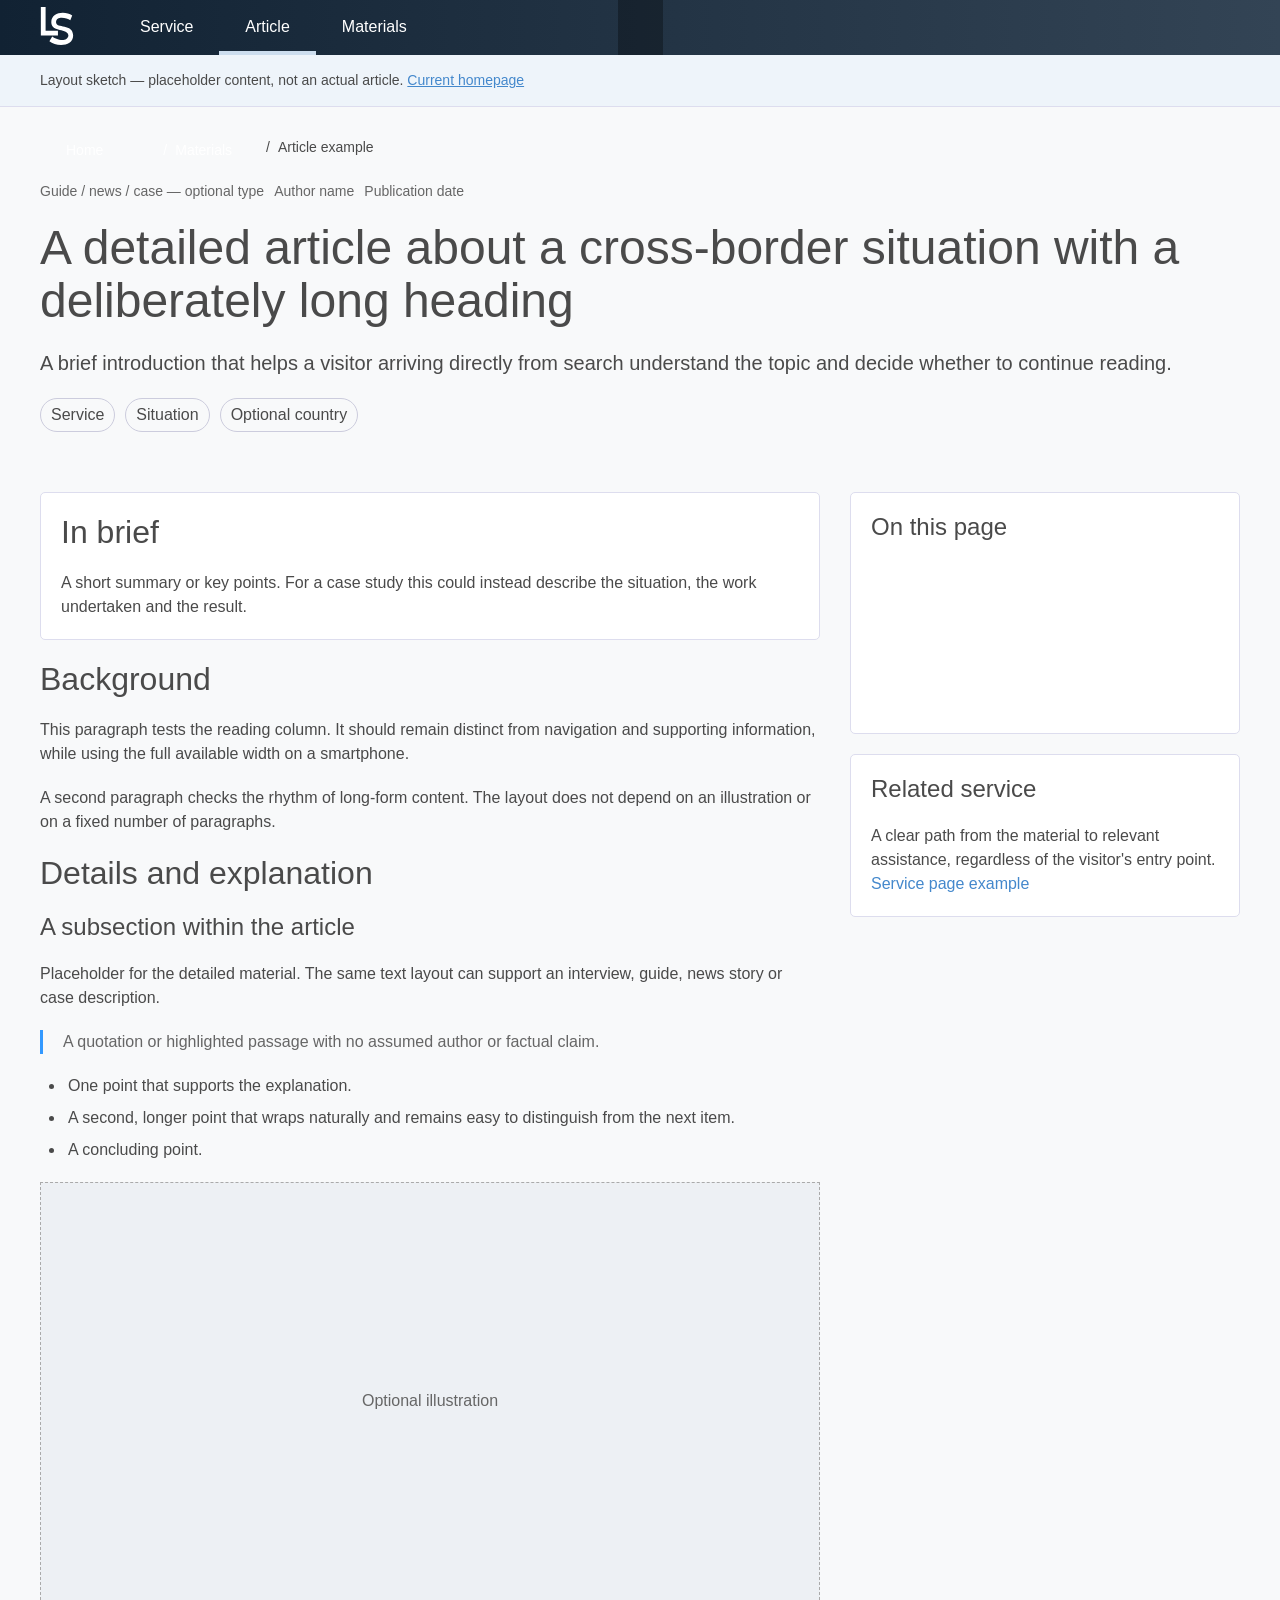
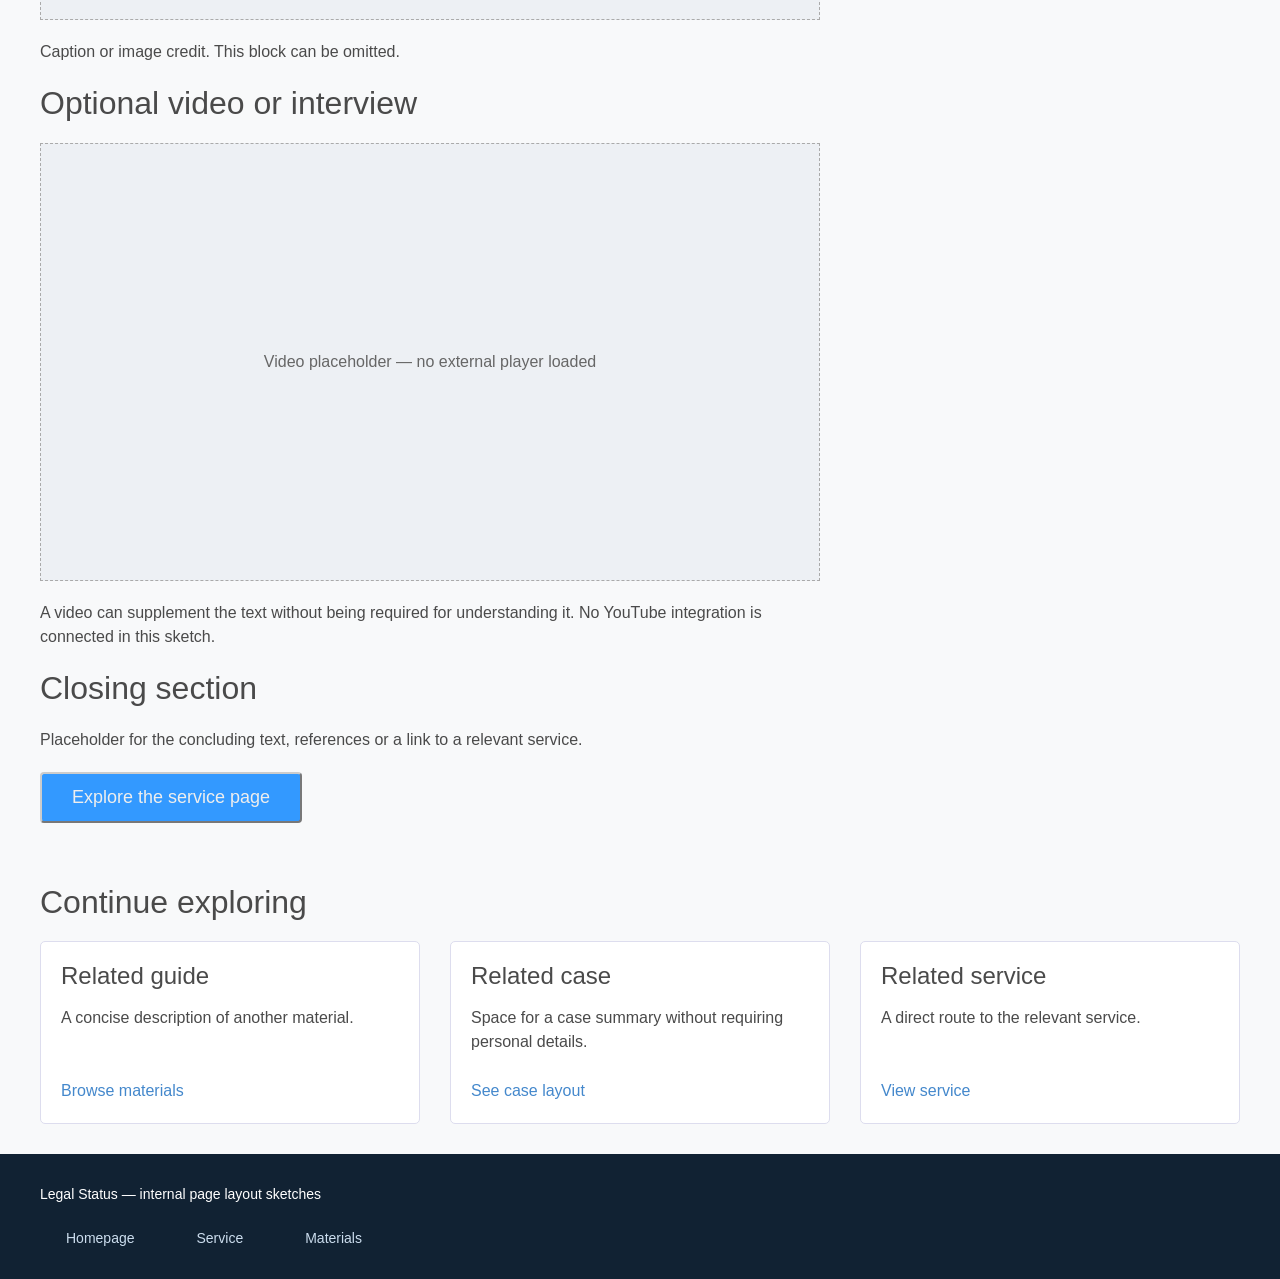
==== article.html @ 53c7eaae "Apply list alignment to homepage and add internal page layout sketches" ====
<!doctype html>
<html lang="en" dir="ltr">
<head>
  <meta charset="utf-8">
  <meta name="viewport" content="width=device-width, initial-scale=1">
  <meta name="robots" content="noindex">
  <title>Article page — layout sketch</title>
  <link rel="stylesheet" href="assets/css/core.css?v=aligned-lists-1">
  <link rel="stylesheet" href="assets/css/bit.css?v=compact-lists-20">
  <link rel="stylesheet" href="assets/css/mob.css?v=mobile-buttons-40" media="(max-width: 800px)">
  <link rel="stylesheet" href="assets/css/tv.css?v=compact-lists-20" media="(min-width: 2000px)">
  <link rel="stylesheet" href="assets/css/internal.css?v=1">
</head>
<body>
  <header class="header"><nav aria-label="Layout examples"><input type="checkbox" id="m-menu"><label class="hamb" for="m-menu" aria-label="Toggle navigation"></label><ul class="menu"><li><a class="logo" href="index.html"><img src="assets/svg/LS.svg" alt="Legal Status home"></a></li><li><a href="internal.html">Service</a></li><li class="active"><a href="article.html" aria-current="page">Article</a></li><li><a href="materials.html">Materials</a></li></ul></nav></header>
  <div class="draft-note">Layout sketch — placeholder content, not an actual article. <a href="index.html">Current homepage</a></div>
  <main class="page">
    <header class="page-section page-stack">
      <nav class="page-crumbs" aria-label="Breadcrumb"><a href="index.html">Home</a><a href="materials.html">Materials</a><span aria-current="page">Article example</span></nav>
      <div class="page-meta"><span>Guide / news / case — optional type</span><span>Author name</span><span>Publication date</span></div>
      <h1>A detailed article about a cross-border situation with a deliberately long heading</h1>
      <p class="page-lead">A brief introduction that helps a visitor arriving directly from search understand the topic and decide whether to continue reading.</p>
      <div class="page-tags" aria-label="Example topic labels"><span>Service</span><span>Situation</span><span>Optional country</span></div>
    </header>
    <div class="page-section page-grid">
      <article class="page-prose">
        <div class="page-panel page-prose"><h2>In brief</h2><p>A short summary or key points. For a case study this could instead describe the situation, the work undertaken and the result.</p></div>
        <section class="page-prose page-anchor" id="background"><h2>Background</h2><p>This paragraph tests the reading column. It should remain distinct from navigation and supporting information, while using the full available width on a smartphone.</p><p>A second paragraph checks the rhythm of long-form content. The layout does not depend on an illustration or on a fixed number of paragraphs.</p></section>
        <section class="page-prose page-anchor" id="details"><h2>Details and explanation</h2><h3>A subsection within the article</h3><p>Placeholder for the detailed material. The same text layout can support an interview, guide, news story or case description.</p><blockquote>A quotation or highlighted passage with no assumed author or factual claim.</blockquote><ul><li>One point that supports the explanation.</li><li>A second, longer point that wraps naturally and remains easy to distinguish from the next item.</li><li>A concluding point.</li></ul></section>
        <figure class="page-prose"><div class="page-placeholder" role="img" aria-label="Illustration placeholder">Optional illustration</div><figcaption>Caption or image credit. This block can be omitted.</figcaption></figure>
        <section class="page-prose page-anchor" id="video"><h2>Optional video or interview</h2><div class="page-placeholder">Video placeholder — no external player loaded</div><p>A video can supplement the text without being required for understanding it. No YouTube integration is connected in this sketch.</p></section>
        <section class="page-prose page-anchor" id="conclusion"><h2>Closing section</h2><p>Placeholder for the concluding text, references or a link to a relevant service.</p><a class="btn" href="internal.html">Explore the service page</a></section>
      </article>
      <aside class="page-stack">
        <nav class="page-panel page-toc page-stack" aria-label="Article contents"><h3>On this page</h3><div><a href="#background">Background</a><a href="#details">Details and explanation</a><a href="#video">Video or interview</a><a href="#conclusion">Closing section</a></div></nav>
        <section class="page-panel page-stack"><h3>Related service</h3><p>A clear path from the material to relevant assistance, regardless of the visitor's entry point.</p><a href="internal.html">Service page example</a></section>
      </aside>
    </div>
    <section class="page-section page-stack"><h2>Continue exploring</h2><div class="page-cards"><article class="page-card"><h3>Related guide</h3><p>A concise description of another material.</p><a href="materials.html">Browse materials</a></article><article class="page-card"><h3>Related case</h3><p>Space for a case summary without requiring personal details.</p><a href="materials.html#cases">See case layout</a></article><article class="page-card"><h3>Related service</h3><p>A direct route to the relevant service.</p><a href="internal.html">View service</a></article></div></section>
  </main>
  <footer class="draft-footer page-stack"><p>Legal Status — internal page layout sketches</p><nav class="page-tags" aria-label="Other layouts"><a href="index.html">Homepage</a><a href="internal.html">Service</a><a href="materials.html">Materials</a></nav></footer>
  <script src="assets/js/scroll.js" defer></script>
</body>
</html>
---- assets/css/core.css ----
/* Замена стандартных значений */
html{font-size:calc(100vw/128);line-height:1.5;box-sizing:border-box;text-rendering:optimizeSpeed;overflow-x:hidden;overflow-y:scroll;text-size-adjust:100%}
blockquote,body,h1,h2,h3,h4,h5,h6,html,li,ol,p,textarea,ul,figure,figcaption,input,select{margin:0;padding:0}
h1,h2,h3,h4,h5,h6{line-height:1.1;font-weight:400}
ul,li{list-style:none}
*,::after,::before{box-sizing:inherit}
article,aside,figure,footer,header,hgroup,section{display:block}
body,button,input,optgroup,select,textarea{font-family:BlinkMacSystemFont,"Segoe UI",Roboto,Oxygen,Ubuntu,"Fira Sans",Helvetica,Arial,sans-serif}
body{color:#4a4a4a;font-size:1.6rem;font-weight:400}
a{cursor: pointer;color:#48c;text-decoration:none}
input[type=checkbox],input[type=radio]{vertical-align:baseline}
strong{font-weight:700}
@supports (-webkit-appearance:none){::-webkit-scrollbar{width:1rem}}
/* Стили элементов */
body {
	padding-top:5.5rem;
}
h1 {font-size:5rem;}
h2 {font-size:4rem;line-height:1;}
h3 {font-size:2.4rem;line-height:1;padding-bottom: 1rem;}
h4 {font-size:2rem;}
blockquote {
	border-left:0.2rem solid #036;
	padding-left:1rem;
	color:#999;
}
strong {
	color:#036;
}
.btn {
  display:flex;
	font-size: 1.5rem;
	background:#eee;
	padding: .4rem .3rem .4rem .6rem;
	border-color:#ccc;
	border-style: outset;
	border-width:.2rem;
	border-radius: .4rem;
}
main .btn {
	width:max-content;
	justify-content: center;
	background:#39f;
	color:#eee;
	padding: 1rem 3rem;
	font-size: 1.8rem;
}
main .big {
	width:100%;
}
/* Позиционирование базовых блоков */
.header, .main, .footer, .internal {
  width: 100%;
	position: relative;
}
.main > *, .footer > *,.internal > * {
	padding: 3rem 3rem 3rem 4rem;
  position: relative;
	overflow:hidden;
}
.main > * > * {
	position: relative;
	z-index: 2;
}
/* Стили шапки сайта */
.header {
  display: flex;
	position: fixed;
	inset: 0 0 auto;
	background: #666;
	height: 5.5rem;
	align-items: center;
	z-index: 7;
	border-bottom: .1rem dashed transparent;
}
.header * {
  display: flex;
	align-items: center;
}
nav > ul > li {
	cursor:pointer;
	height: 5.5rem;
	border-bottom:0.4rem solid transparent;
}
nav a {
  color: #fff;
	height: 100%;
  padding: 0.3rem 2.6rem 0;
}
.header a.logo {
  padding:0 4rem;
}
.logo img {
  width: 5rem;
	padding-top:.2rem;
	filter: invert(100%);
}
/* Подменю */
.has-drop {
	position: relative;
}
.has-drop a {
	padding-right:3rem;
}
.has-drop > a::after {
	content: "";
	background: url('../svg/down.svg');
	background-size: 3rem 3rem;
	position: absolute;
  top:1.5rem;
  right:0;
	width:3rem;
  height:3rem;
	transition: all 0.3s ease;
}
.submenu {
	transform: scaleY(0);
	transform-origin: 0 0;
	position: absolute;
	top: 100%;
	left: 2rem;
	flex-direction: column;
	align-items: flex-start;
	white-space:nowrap;
	background-color: rgba(238, 238, 238, 0.9);
	border:0.1rem dashed #aaa;
	border-radius: .4rem;
	box-shadow: .3rem 0.2rem .3rem 0 rgba(0, 0, 0, 0.1);
  transition: 0.3s ease-in-out;
  padding:1rem 0;
}
.submenu li {
	width:100%;
	height: 4.5rem;
}
.submenu li a {
  background: #fff;
	color: #333;
	width:100%;
	border:0.1rem dashed #ccc;
	border-left:0.4rem solid transparent;
}
/* Правая часть шапки */
.nav-end {
	justify-content: flex-end;
	margin-left: auto;
}
.nav-end > * {
	padding:0 3rem;	
}
.whats {
	height:5.5rem;
	color:#fff;
}
.whats svg {
	margin:-.1rem .5rem 0;
}
.w1{
  fill: #2b3;
}
.w2{
  fill: #fff;
}
.lang {
  color:#333;
	position: relative;
}
#lang-toggle {
  display: none;
}
.lang-button {
  display: flex;
  cursor: pointer;
  border-radius: 0.4rem;
}
.lang img {
  transition: transform 0.3s ease;
	width: 2rem;
  height:2rem;
}
.lang-unit {
  transform: scaleY(0);
  transform-origin: 0 0;
	flex-direction: column;
	align-items: flex-start;
  position: absolute;
  top:3rem;
	right: 3rem;
  background-color: #fff;
	border:0.1rem dashed #aaa;
	border-radius: .4rem;
	box-shadow: .3rem 0.2rem .3rem 0 rgba(0, 0, 0, 0.1);
  transition: 0.3s ease-in-out;
  padding:.2rem 0;
}
.lang-unit a {
	background: #fff;
	color: #333;
	width:100%;
	height:4rem;
	padding: 0 1.2rem 0 1rem;
	border:0.1rem dashed #ccc;
}
.lang-unit a:not(.active):hover {
  background: #eee;
}
.lang-unit img {
	margin-right:1rem;
}
/* Бургер */
.hamb {
	z-index: 2;
	cursor:pointer;
	display: none;
}
#m-menu{display:none;}
/* Основные секции*/
.main {
  background: #fff;
	min-height: 31rem;
}
main li {
	display: block;
	position:relative;
	padding-left:2rem;
}
.cover li::before, .redfl li::before{
  content: '';
	position: absolute;
	top:40%;
  left: 0;
  width: 0.6rem;
  height: 0.6rem;
  background: #39d;
  border-radius: 50%;
}
/* Cтили основных секций */
.cover, .c-2x, .c-3x, .c-4x, .c-left-wider, .c-right-wider, .c-foot {
  display: grid;
  gap: 3rem;
}
.padd > div, .padd > figure, .padd > section {
  padding:2rem;
	background: rgba(255,255,255, 0.9);
  border-radius: 0.5rem;
	box-shadow: 0 0.3rem 0.4rem rgba(0, 0, 0, 0.1);
	border-radius: 0.5rem;
  overflow: hidden;
  transition: transform 0.3s ease, box-shadow 0.3s ease;
}
/* Opt-in alignment for cards with a heading and four list items. */
.aligned-lists > .hidden { display: none; }
.aligned-lists > div { min-width: 0; }
.aligned-lists li { display: flex; align-items: center; }
.aligned-lists.services li::before { top: 50%; transform: translateY(-50%) rotate(-90deg); }
.aligned-lists.redfl li::before { top: 50%; transform: translateY(-50%); }
@supports (grid-template-rows: subgrid) {
  .services.aligned-lists, .redfl.aligned-lists { row-gap: 1rem; }
  .aligned-lists > div { display: grid; grid-template-rows: subgrid; grid-row: span 5; row-gap: 1rem; }
  .aligned-lists > div > header { grid-row: 1; }
  .aligned-lists > div > ul { display: grid; grid-template-rows: subgrid; grid-row: 2 / span 4; row-gap: 1rem; }
}
.cover {
	grid-template-columns: 1.5fr 1fr;
	background: #666;
	color:#fff;
}
.cover p {
	padding-bottom: 1rem;
}
.cover a {
	color:#fff;
}
.c-2x {
  grid-template-columns: repeat(2, 1fr);
}
.c-3x {
  grid-template-columns: repeat(3, 1fr);
}
.c-4x {
  grid-template-columns: repeat(4, 1fr);
}
.c-left-wider {
  grid-template-columns: 2fr 1fr;
}
.c-right-wider {
  grid-template-columns: 1fr 2fr;
}
.c-foot {
  grid-template-columns: 35fr 47fr 16fr;
}
/* Стили заголовков и подвалов внутри секций */
.cover > header, .cover > footer, .c-2x > header, .c-2x > footer, .c-3x > header, .c-4x > header, 
.c-left-wider > header, .c-foot div{
  grid-column: 1 / -1;
}
/* Стили для подвала */
.footer {
  font-size:1.4rem;
	min-height: 18rem;
  background: #333;
  color: #eee;
}
.footer p{
	padding-top:2rem;
}
.footer li a{
	padding:.7rem 0;
}
.footer a {
  display: flex;
	color:#59c;
}
.copyright {
	padding-top:1rem;
	text-align: center;
	border-top:0.1rem dashed #aaa;
}
/* Стлили псевдоэлементов */
.header > *::before, main > *::before, .footer > *::before, aside::before {
	display: none;
	content: '';
  position: absolute;
  width: 30rem;
  height: 30rem;
  background: no-repeat;
  background-size: 30rem 30rem;
	top: 0;
  left: 0;
	z-index: 1;
	opacity: .05;
}
.header > *::after, main > *::after, .footer > *::after, aside::after {
  display: none;
	content: '';
  position: absolute;
  width: 30rem;
  height: 30rem;
  background: no-repeat;
  background-size: 30rem 30rem;
	bottom: 0;
  right: 0;
	z-index: 1;
	opacity: .05;
}
.cover::after {
  width: 50rem;
  height: 50rem;
	background-size: 50rem 50rem;
	opacity: .2;
}
/* Style */
.logo img {
	width: 3.4rem;
	height:4rem;
}
.header, .cover, .free, .approach {
	background: linear-gradient(to right, #123, #345);
	color:#fff;
}
.header::before {
  content: "";
  background-image: url('../svg/LS.svg');
  width:36rem;
  height: 5.5rem;
	background-size: 36rem 36rem;
  opacity: 0.3;
  position: absolute;
  top:0rem;
  left:59.05rem;
  z-index: -1;
}
.cover {
	font-size:1.9rem;
	clip-path: polygon(0 0, 100% 0, 100% 96.0%, 0 100%);
}
.cover h1 {
	width:65%;
	font-size:5.4rem;
}
.cover h1 span {font-size:4.2rem;}
.cover p, .cover footer {padding-bottom:2rem;}
.stats {
	position: absolute;
  bottom: 3rem;
  right: -3rem;
	z-index: 2;
  background-color: rgba(10, 30, 44, 0.9);
  border-radius: 2rem 0 0 2rem;
  padding: 1.5rem 3rem;
  width: 50%;
}
.stats:last-child {
  padding-right:0;
}
.cover::before {
  display: block;
  background-image: url('../svg/LS.svg');
  width:36rem;
  height:36rem;
	background-size: 36rem 36rem;
  opacity: 0.3;
  position: absolute;
  top:-5.2rem;
  left:59.05rem;
  z-index: 1;
}
.cover::after {
	display: block;
	bottom: -14.4rem;
	right: -10rem;
  background-image: url('../svg/lab.svg');
  width: 70rem;
  height: 70rem;
	background-size: 70rem 70rem;
	z-index: 1;
	opacity: 1;
}
.services {
	font-size:1.9rem;
	margin-top: -2.3rem;
	padding-top: 4.3rem;
	clip-path: polygon(0 2.6%, 100% 0, 100% 100%, 0% 100%);
}
.services::after {
	display: block;
	background-image: url('../svg/lab.svg');
  width: 70rem;
  height: 70rem;
	background-size: 70rem 70rem;
  top: -53.4rem;
  right: -10rem;
  filter: invert(100%);
	opacity: .5;
}
.services li::before {
	content: "";
	background: url('../svg/down.svg');
	background-size: 3rem 3rem;
	position: absolute;
  top:.1rem;
  left:-.7rem;
	width:3rem;
  height:3rem;
	transform: rotate(-90deg);
}
.free {
  font-size:1.9rem;
	color: #fff;
  clip-path: polygon(0 7%, 100% 0, 100% 100%, 0 95%);
  padding: 8rem 3rem 8rem 4rem;
	z-index: 1;
}
.free p {
  padding-bottom: 4rem;
}
.hidden {
	visibility: hidden;
}
.free::after {    
  display: block;
	background: url('../img/consultant.webp');
  width: 43.2rem;
  height: 50rem;
	background-size: 43.2rem 50rem;
  bottom:0;
  right:0;
	opacity: 1;
}
.inside {
  background-color: #f8f9fa;
  background-image: url('../svg/9.svg');
  margin-top: -2.4rem;
	padding-top: 4rem;
}
.inside:before {
  display: block;
  background: url('../svg/wr.svg') no-repeat;
  width: 50rem;
  height: 50rem;
	background-size: 50rem 50rem;
  top: -14.8rem;
  left: -23rem;
  opacity: 0.15;
}
.inside h2 {
	padding-bottom: 2rem;
}
.inside p {
	padding-bottom: 1rem;
}
.inside > section > footer{
	grid-column: 1 / -1;
	text-align:right;
}
.faq-list li {
	padding-left:0;
	margin-top: 1rem;
}
.faq-list li::before {
  content: '?';
  color: #39f;
	padding-right:0.5rem;
  font-weight: bold;
}
.faq-list ~ footer {
  margin-top:3rem;
}
.inside .c-3x{
  grid-column: 1 / -1;
}
.case-cards:after {
  content: '';
  position: absolute;
  top:1rem;
  right: 0;
  background: url('../img/case.webp');
  background-size: 50rem 18rem;
  width: 50rem;
  height: 18rem;
  opacity: 0.2;
	z-index: -1;
}
.case-cards header p{
	width: 65%;
	padding-bottom:0;
}
.case-cards div {
	background: #fff;
}
.case-cards div header{
	display: flex;
}
.case-image {
  margin-left: 1rem;
  flex-shrink: 0;  
}
.case-image img {
  width: 6rem;
  height: 6rem;
  border:0.1rem solid #aaa;
  border-radius: 50%;
  object-fit: cover;
}
.team {
	background-color: #123;
  color: #fff;
	text-align:center;
	padding-bottom:5rem;
}
.team h2{
	padding:2rem 0;
}
.team figure{
	background-color: #246;
}
.team img{
	width: 24rem;
	height: 24rem;
	border-radius: 50%;
	box-shadow: 0 0 0 0.2rem #fff;
}
.team p{
	color: #cde;
}
.redfl{
	font-size:1.8rem;
}
.redfl header{
	margin:0 7rem;
}
.redfl ul{
	margin:0 8rem;
}
.approach {
	clip-path: polygon(0 4%, 100% 0, 100% 100%, 0 95%);
	padding-bottom:4rem;
}
.approach p{
	padding-bottom:2rem;
}
.approach li{
	padding-left:0;
}
.approach strong{
	color:#59c;
}
.approach header, .approach footer{
	margin:0 auto;
}
.approach::before {
  display: block;
	top:auto;
	bottom:2.1rem;
	background: url('../img/femida.webp');
	background-size: 43rem 43rem;
  width: 43rem;
  height: 43rem;
	opacity:1;
}
.refs h2::after {
	content: '';
	display:block;
  width: 20rem;
  height: 0.3rem;
  background: linear-gradient(45deg, #2c3e50, #3498db);
  margin:1rem 10rem 0;
}
.refs div::before {
	content: '"';
	display:inline-block;
	float:left;
	color:#39f;
	font-size: 6.4rem;
	height: 4rem;
	margin:-4rem 1rem 0rem 0;
	font-family: Georgia, serif;
}
.refs p {
	padding:1rem 0;
}
.refs strong{
	display:block;
}
.refs footer {
	text-align:right;
}
.footer {
  background-image: url('../svg/7.svg');
	padding-top:1rem;
}
a.f-logo {
	width: 100%;
	height: 10rem;
}
a.f-logo::before {
	display:block;
	left:3rem;
	width: 54rem;
	height: 10.2rem;
	background-size: 54rem 10.2rem;
	background-image: url('../svg/logo.svg');
	background-repeat: no-repeat;
	filter: invert(100%);
	opacity:1;
}
.footer a {
  padding-bottom:0;
}
---- assets/css/bit.css ----
/* Core */
a:hover{color:#333}
@keyframes spinAround{from{transform:rotate(0)}to{transform:rotate(359deg)}}
@supports (-webkit-appearance:none){
::-webkit-scrollbar-track{background-color:transparent}
::-webkit-scrollbar-thumb{background-color:#999;border-radius:4rem;border:0.4rem solid transparent;background-clip:content-box}
::-webkit-scrollbar-thumb:hover{border:0.2rem solid transparent}
::-webkit-scrollbar-button:vertical{height:1rem;background:url('data:image/svg+xml,<svg xmlns="http://www.w3.org/2000/svg" viewBox="0 0 10 10"><polygon fill="%23ccc" points="5,2 8,8 2,8"/></svg>')}
::-webkit-scrollbar-button:vertical:end{height:1rem;background:url('data:image/svg+xml,<svg xmlns="http://www.w3.org/2000/svg" viewBox="0 0 10 10"><polygon fill="%23ccc" points="5,8 8,2 2,2"/></svg>')}
}
code,pre{font-family:monospace}
code{background-color:#f5f5f5;color:#da1039;font-weight:400;padding:.4rem .8rem .4rem}
code,small,pre{font-size:1.4rem}
fieldset{border:none}
pre{overflow-x:auto;white-space:pre;word-wrap:normal}
pre code{background-color:transparent;font-size:1.6rem;padding:0}
button{cursor:pointer;border-width:.2rem;border-radius:.4rem;padding: .1rem .7rem .2rem;font-size:1.5rem}
.btn:active{border-style:inset;}
main .btn:active{color:#fff}
main .medium{width:50%}
.form, .form form{display:flex;flex-direction:column}
label{margin-bottom: 0.5rem;}
input, textarea{padding:.5rem;border:.2rem inset #ccc;border-radius:.4rem;outline: none}
input:focus, textarea:focus{border: 0.2rem solid #39f}
textarea{min-height:10rem}
.form button {margin-top:3rem;display:block;text-align:center;background:#39f;color:#eee;padding:1rem 3rem;font-size:1.8rem;border: 0.2rem outset #ccc}
.form button:active{color:#fff;border-style:inset}
.content > * > * ,.aside > * > *{margin-bottom:3rem;overflow:hidden}
.header:hover, body.scrolled .header{background:#fff;border-bottom:.1rem dashed gray}
.header:hover a, body.scrolled .header a{color:#666}
nav > ul > li.active{border-bottom:.4rem solid #cde}
nav > ul > li:hover{
border-bottom:.4rem solid #39f;
color:#333
}
nav a:not(.logo):hover{background-color:#eee}
.header:hover .logo img, body.scrolled .header .logo img{filter:none}
.has-drop:hover > a::after{transform:rotate(90deg)}
li:hover > .submenu{transform:scaleY(1)}
.submenu li a.active{background:#cde}
.submenu li a:not(.active):hover{
background:#f8f8ff;
border-left:.4rem solid #39f
}
.header:hover .w1, body.scrolled .w1{fill:#fff}
.header:hover .w2, body.scrolled .w2{fill:#2b3}
#lang-toggle:checked ~ .lang-unit{transform: scaleY(1)}
#lang-toggle:checked ~ .lang-button img{transform:rotate(180deg)}
.lang-unit a.active{background:#def}
.hamb:after{
content:'';
position:absolute;
top:.5rem;
right:3rem;
width:4.4rem;
height:4.4rem;
background:url('../svg/burg.svg')no-repeat;
filter: invert(100%)
}
.header:hover .hamb:after, body.scrolled .hamb:after{filter:none}
#m-menu:checked ~ .hamb:after{background: url('../svg/x.svg')}
#m-menu:checked ~ .menu{
display:block;
visibility:visible;
position:fixed;
top:0;
left:0;
width:100%;
height:100%;
background-color:#ccc;
box-shadow:none;
overflow-y:scroll;
z-index:1
}
#m-menu:checked ~ .menu > *{display:block}
#m-menu:checked ~ .menu li{
border:none;
border-top:.1rem dashed #aaa;
border-left:.4rem solid transparent;
background-color:#fff;
height:auto
}
#m-menu:checked ~ .menu > li.active{border-left:.4rem solid #cde}
#m-menu:checked ~ .menu > li:hover{border-left:.4rem solid #39f}
#m-menu:checked ~ .menu img{
margin-top:-1.65rem;
margin-left:-.4rem
}
#m-menu:checked ~ .menu a{
height:5.4rem;
color:#444;
width:100%;
background-color:#fff;
border:none
}
#m-menu:checked ~ .menu .submenu{
transform:scaleY(1);
position:static;
height:auto;
background-color:#fff;
border:none;
box-shadow:none;
width:100%;
padding:0 0 0 2rem}
#m-menu:checked ~ .menu .submenu li {border-bottom:.4rem solid transparent}
#m-menu:checked ~ .menu .submenu li.active{border-bottom:.4rem solid #cde}
#m-menu:checked ~ .menu .submenu li:hover{border-bottom:.4rem solid #39f}
.dashed{border-top:.1rem dashed #aaa;padding-top:3rem}
.padd div:hover, .padd > figure:hover, .padd > section:hover{
transform:translateY(-0.3rem);
box-shadow:0 0.6rem 0.9rem rgba(0, 0, 0, 0.1)
}
.footer a:hover{color:#fff}
/* Style */
.header:hover::before, body.scrolled .header::before{opacity:.07}
---- assets/css/mob.css ----
@media (max-width: 800px){
/* Core */
html{font-size:calc(100vw/64)}
.header li:first-of-type{border-top:.1rem dashed transparent}
.header li:first-of-type:hover{border-bottom:.4rem solid transparent}
.hamb{display:block}
nav a:not(.logo){display:none}
.lang{margin-right:7rem}
#m-menu:checked ~ .menu a{display:block;padding-top:1.5rem}
#m-menu:checked ~ .menu a:not(.logo):hover{background:#f8f8ff}
.main > *, .footer > *,.internal > *{padding:3rem 1rem 3rem 1rem}
.header a.logo{padding:0 1rem}
.hamb::after{right:1rem}
.cover,.c-2x,.c-3x,.c-4x,.c-left-wider,.c-right-wider,.c-foot{gap:1rem}
.cover{display:block}
.cover p{padding:2rem 0}
.cover footer{padding-top:2rem}
.cover::after{width:15rem;height:15rem;background-size:15rem 15rem}
.c-4x{grid-template-columns:repeat(2, 1fr)}
.c-foot{grid-template-columns:1fr}
.c-left-wider{grid-template-columns:1fr}
.aside{border-top:0.1rem dashed #aaa;padding-top:3rem}
h3{padding:2rem 0}
/* Style */
.padd > div, .padd > figure, .padd > section {
  padding:2rem 1rem;
}
.cover h1 {width:100%;}
.cover h1 span {font-size:5.4rem;}
.cover ul{font-size:1.6rem;}
.cover li{padding-left:1rem;}
.stats {
  bottom: 1rem;
  padding: 1.5rem 3rem;
  width: 60%;
	font-size:1rem;
}
.stats h2{
	font-size:2rem;
}
.stats p{
	padding:0;
}
.cover::after {
	bottom: -4rem;
	right: -11rem;
  width: 35rem;
  height: 35rem;
	background-size: 35rem 35rem;
}
.services {
	font-size:1.4rem;
	margin-top: -2.6rem;
}
.services::after {
  top: -28.4rem;
	right: -11rem;
	width: 35rem;
  height: 35rem;
	background-size: 35rem 35rem;
}
.services h3{
	font-size:1.9rem;
}
.services li::before {
  top:-.3rem;
}
.free {
  padding: 8rem 1rem;
}
.free p {
  padding: 2rem 0;
}
.free .big {
	width: 70%;
}
.free::after {    
  width: 17.3rem;
  height: 20rem;
	background-size: 17.3rem 20rem;
}
.inside {
	margin-top:-2.6rem;
  background-image: none;
}
.inside:before {
  display: block;
  background: url('../svg/wr.svg') no-repeat;
  width: 45rem;
  height: 45rem;
	background-size: 45rem 45rem;
  top: -9.4rem;
  left: -22rem;
  opacity: 0.1;
}
.case-cards, .case-cards h4{
	font-size:1.4rem;
}
.case-cards:after {
  top:11rem;
  background-size: 25rem 9rem;
  width: 25rem;
  height: 9rem;
}
.redfl{
	font-size:1.4rem;
}
.redfl h3{
	font-size:1.8rem;
}
.redfl header, .redfl ul{
	margin:0;
}
.approach {
	font-size:1.5rem;
	padding:5rem 1rem 7rem;
}
.approach .hidden{
	
}
.approach header{
  margin: 0;
}
.approach header{
  margin: 0;
}
.approach > *{
  grid-column: 1 / -1;
}
.approach li:last-child {
  width:70%;
}
.approach > footer{
  margin:0;
}
.approach::before {
	left:auto;
	right:0;
	bottom:-.0rem;
	background-size: 23rem 23rem;
  width: 23rem;
  height: 23rem;
}
.refs {
	grid-template-columns: repeat(1, 3fr);
}
.refs footer p{
	padding:0;
}
.footer {
	padding-top:2rem;
}
.footer ul {
	display: flex;
	gap: 2rem;
}
.footer li{flex:1}
.footer li a{
	justify-content: center;	
	padding:2rem 0
}
a.f-logo::before{left:1rem}
/* Mobile text experiment: +30%, without changing headings or rem geometry. */
.main{font-size:2.08rem}
.cover,.free{font-size:2.47rem}
.cover ul{font-size:2.08rem}
.stats{font-size:1.3rem}
.case-cards,.footer{font-size:1.82rem}
/* Compact lists: +20% from their original 1.4rem. */
.services,.redfl{font-size:1.68rem}
.approach{font-size:1.95rem}
/* Mobile action labels: +40% from the original 1.8rem. */
main .btn{font-size:2.52rem;max-width:100%;text-align:center}
}
---- assets/css/tv.css ----
@media (min-width: 2000px) {
html{font-size:calc(100vw/160)}
.main > *, .footer > *,.internal > *{padding:6rem 12rem 6rem 12rem}
.header a.logo{padding:0 12rem}
.nav-end{padding-right:12rem}
.cover,.c-2x,.c-3x,.c-4x,.c-left-wider,.c-right-wider,.c-foot{gap:6rem}
/* Style */
.cover::after {
	bottom: -12.4rem;
	width: 80rem;
  height: 80rem;
	background-size: 80rem 80rem;
}
.services{margin-top:-2.7rem}
.services::after {
  width: 80rem;
  height: 80rem;
	background-size: 80rem 80rem;
  top: -65rem;
}
.free::after {    
  width: 47.5rem;
  height: 55rem;
	background-size: 47.5rem 55rem;
	right:5rem;
}
.inside:before {
  width: 55rem;
  height: 55rem;
	background-size: 55rem 55rem;
  top: -14.8rem;
  left: -23rem;
}
.case-cards:after{top:2.5rem}
.approach::before {
	background-size:57rem 57rem;
  width:57rem;
  height:57rem
}
.footer{padding-top:3rem}
a.f-logo::before{left:11rem}
}
---- assets/css/internal.css ----
/* Page layout sketches: presentation only, no fixed taxonomy or client scripts. */
.page { color: #4a4a4a; background: #f8f9fa; font-size: 1.6rem; }
.page *, .draft-footer * { min-inline-size: 0; }
.page a, .draft-footer a { overflow-wrap: anywhere; }
.page h1, .page h2, .page h3 { overflow-wrap: anywhere; }
.page h1 { font-size: 4.8rem; }
.page h2 { font-size: 3.2rem; line-height: 1.2; }
.page h3 { font-size: 2.4rem; line-height: 1.2; padding: 0; }
.page-section { padding: 3rem 4rem; }
.page-hero { background: linear-gradient(to right, #123, #345); color: #fff; }
.page-hero a { color: #cde; }
.page-hero .btn { color: #fff; }
.page-stack > * + * { margin-block-start: 2rem; }
.page-lead { font-size: 2rem; }
.page-grid { display: grid; grid-template-columns: minmax(0, 2fr) minmax(0, 1fr); gap: 3rem; align-items: start; }
.page-prose > * + * { margin-block-start: 2rem; }
.page-prose ul, .page-prose ol { padding-inline-start: 2.5rem; }
.page-prose li { display: list-item; padding-left: 0; padding-inline-start: .3rem; }
.page-prose ul > li { list-style: disc; }
.page-prose ol > li { list-style: decimal; }
.page-prose li + li { margin-block-start: .8rem; }
.page-prose blockquote { border-left: 0; border-inline-start: .3rem solid #39f; padding-inline-start: 2rem; color: #666; }
.page-panel { padding: 2rem; background: #fff; border: .1rem solid #dde; border-radius: .5rem; }
.page-toc a { display: block; padding-block: .7rem; }
.page-crumbs { display: flex; flex-wrap: wrap; gap: .8rem; font-size: 1.4rem; }
.page-crumbs > * + *::before { content: '/'; margin-inline-end: .8rem; }
.page-meta { display: flex; flex-wrap: wrap; gap: 1rem; color: #666; font-size: 1.4rem; }
.page-tags { display: flex; flex-wrap: wrap; gap: 1rem; }
.page-tags span { padding: .4rem 1rem; border: .1rem solid #ccd; border-radius: 2rem; }
.page-placeholder { aspect-ratio: 16 / 9; display: grid; place-items: center; padding: 2rem; border: .1rem dashed #aaa; background: #edf0f4; color: #666; text-align: center; }
.page details { border-block-end: .1rem solid #ccd; padding-block: 1rem; }
.page summary { cursor: pointer; padding-block: 1rem; }
.page details > p { margin-block: 1rem; }
.page .btn { font-size: 1.8rem; max-inline-size: 100%; text-align: center; }
.page-card { display: flex; flex-direction: column; gap: 1.5rem; padding: 2rem; border: .1rem solid #dde; border-radius: .5rem; background: #fff; }
.page-card > a:last-child { margin-block-start: auto; padding-block-start: 1rem; }
.page-cards { display: grid; grid-template-columns: repeat(3, minmax(0, 1fr)); gap: 3rem; }
.page-anchor { scroll-margin-block-start: 7rem; }
.draft-note { padding: 1.5rem 4rem; border-block-end: .1rem solid #dde; background: #eef4fa; font-size: 1.4rem; }
.draft-note a { text-decoration: underline; }
.draft-footer { padding: 3rem 4rem; background: #123; color: #fff; font-size: 1.4rem; }
.draft-footer a { color: #cde; }
.page :focus-visible, .draft-note :focus-visible { outline: .2rem solid #39f; outline-offset: .3rem; }
@media (max-width: 800px) {
  .page { font-size: 2.08rem; }
  .page-section, .draft-footer { padding: 3rem 1rem; }
  .draft-note { padding: 1.5rem 1rem; font-size: 1.8rem; }
  .page-grid, .page-cards { grid-template-columns: minmax(0, 1fr); gap: 2rem; }
  .page h1 { font-size: 4.8rem; }
  .page h2 { font-size: 3.6rem; }
  .page h3 { font-size: 2.8rem; }
  .page-lead { font-size: 2.47rem; }
  .page-meta, .page-crumbs { font-size: 1.82rem; }
  .page .btn { font-size: 2.52rem; }
  .page-toc a, .page summary { padding-block: 1.5rem; }
  .draft-footer { font-size: 1.82rem; }
}
@media (min-width: 2000px) {
  .page-section, .draft-footer { padding: 6rem 12rem; }
  .draft-note { padding-inline: 12rem; }
}
@media print {
  html { font-size: 10pt; }
  .header, .draft-note, .draft-footer { display: none; }
  .page { background: #fff; color: #000; font-size: 12pt; }
  .page-grid, .page-cards { grid-template-columns: 1fr; }
  .page-hero { background: none; color: #000; }
}
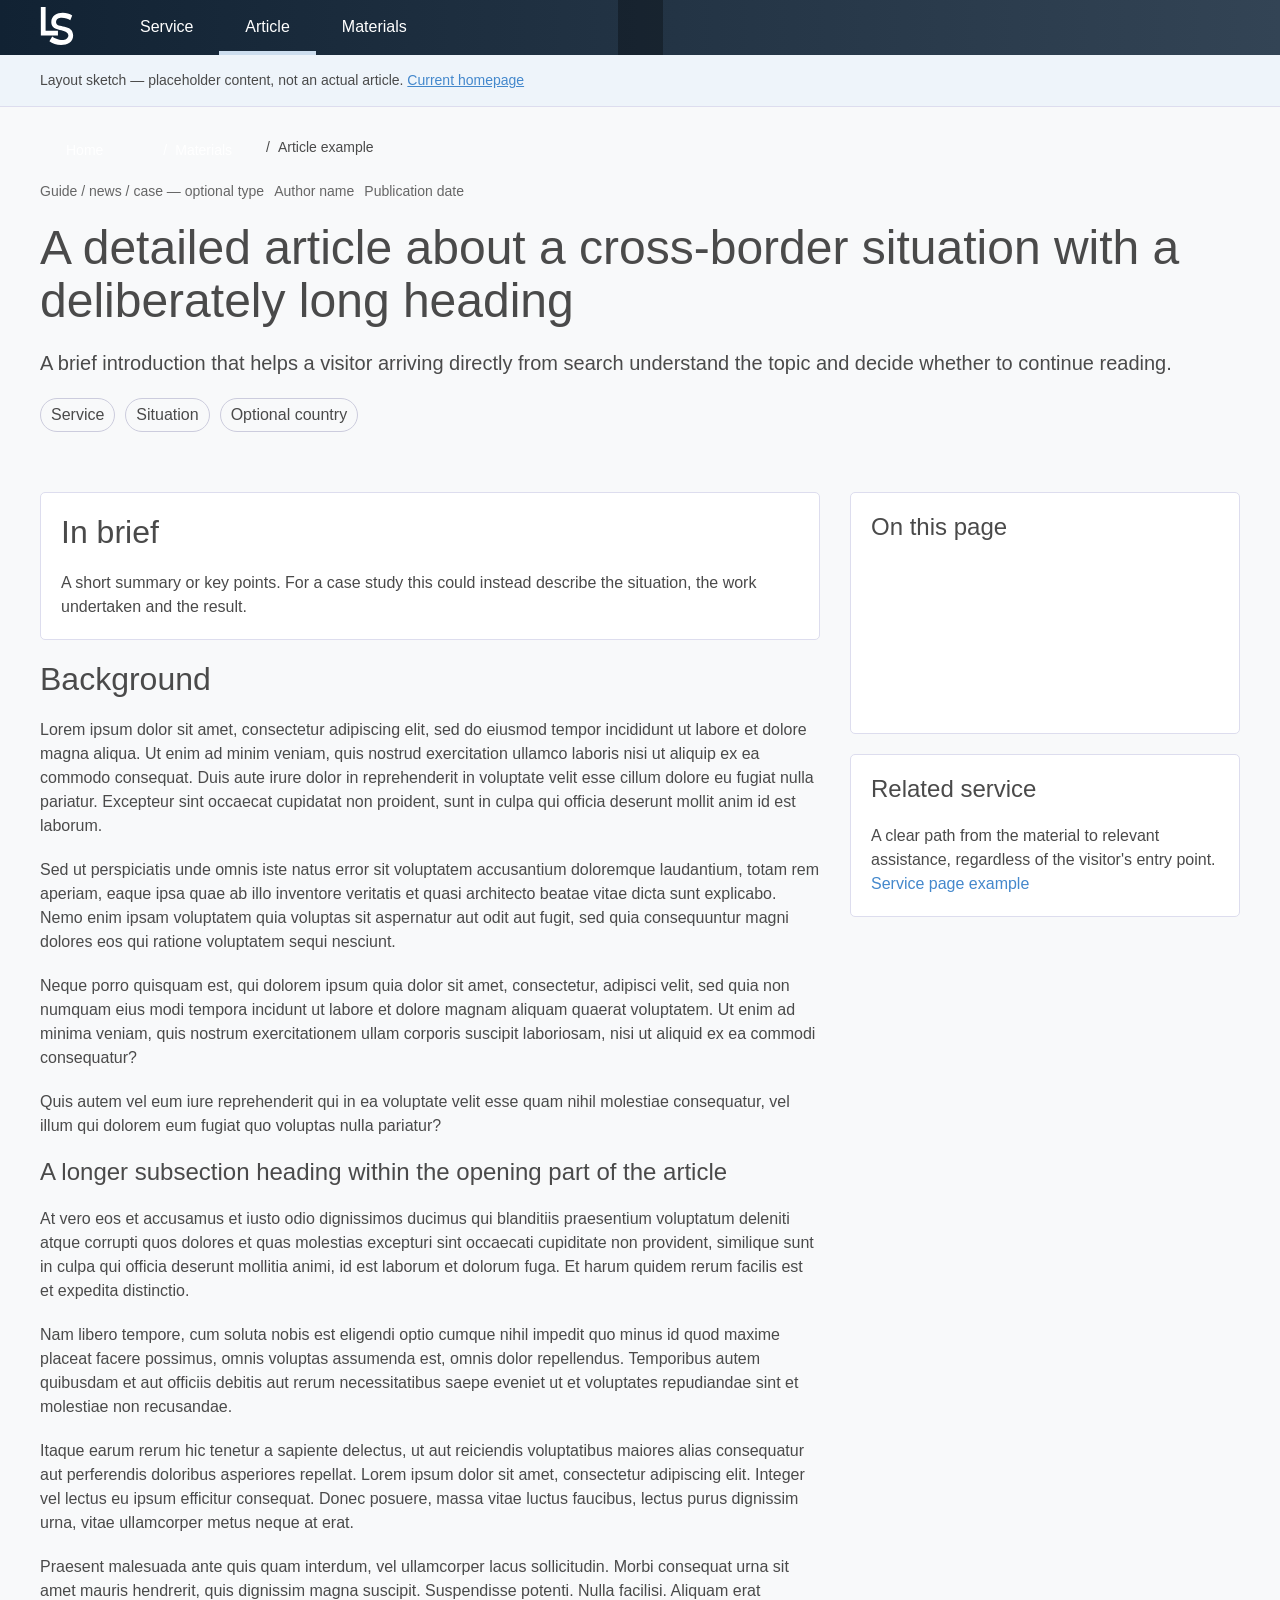
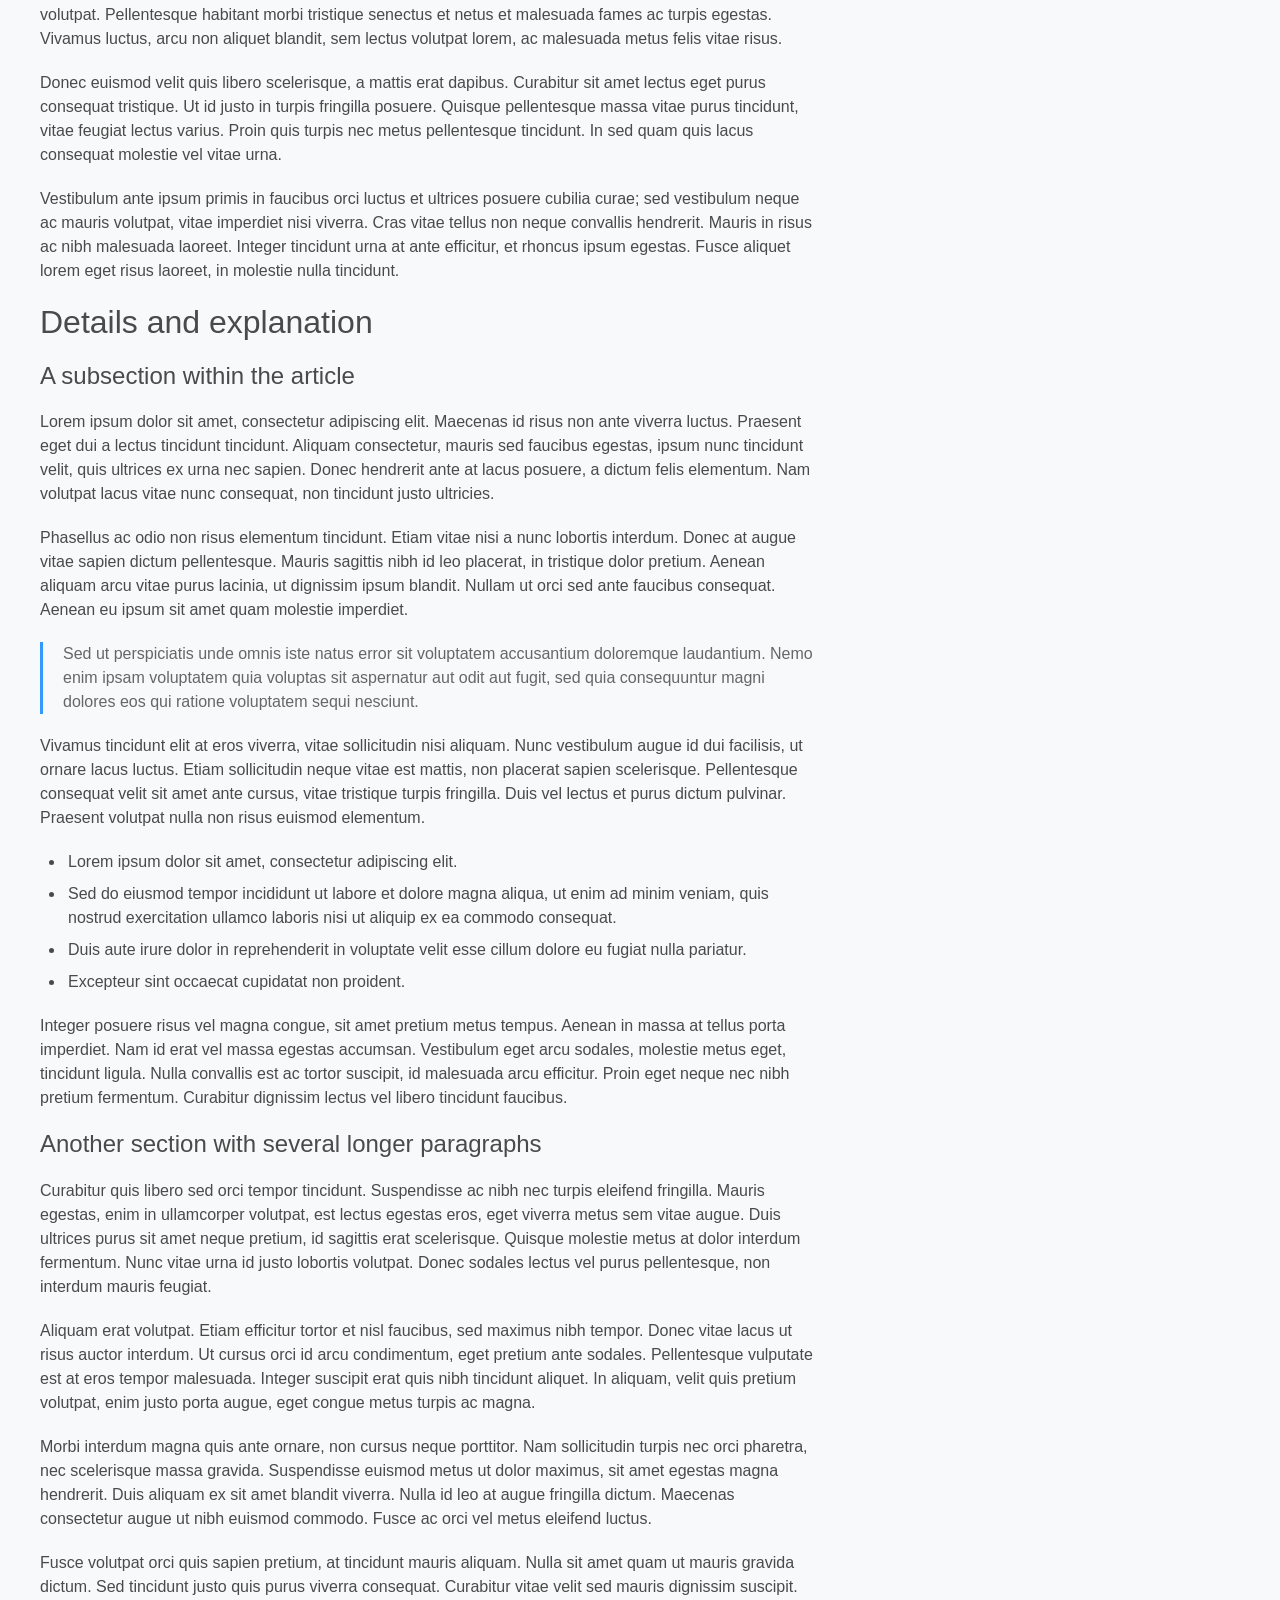
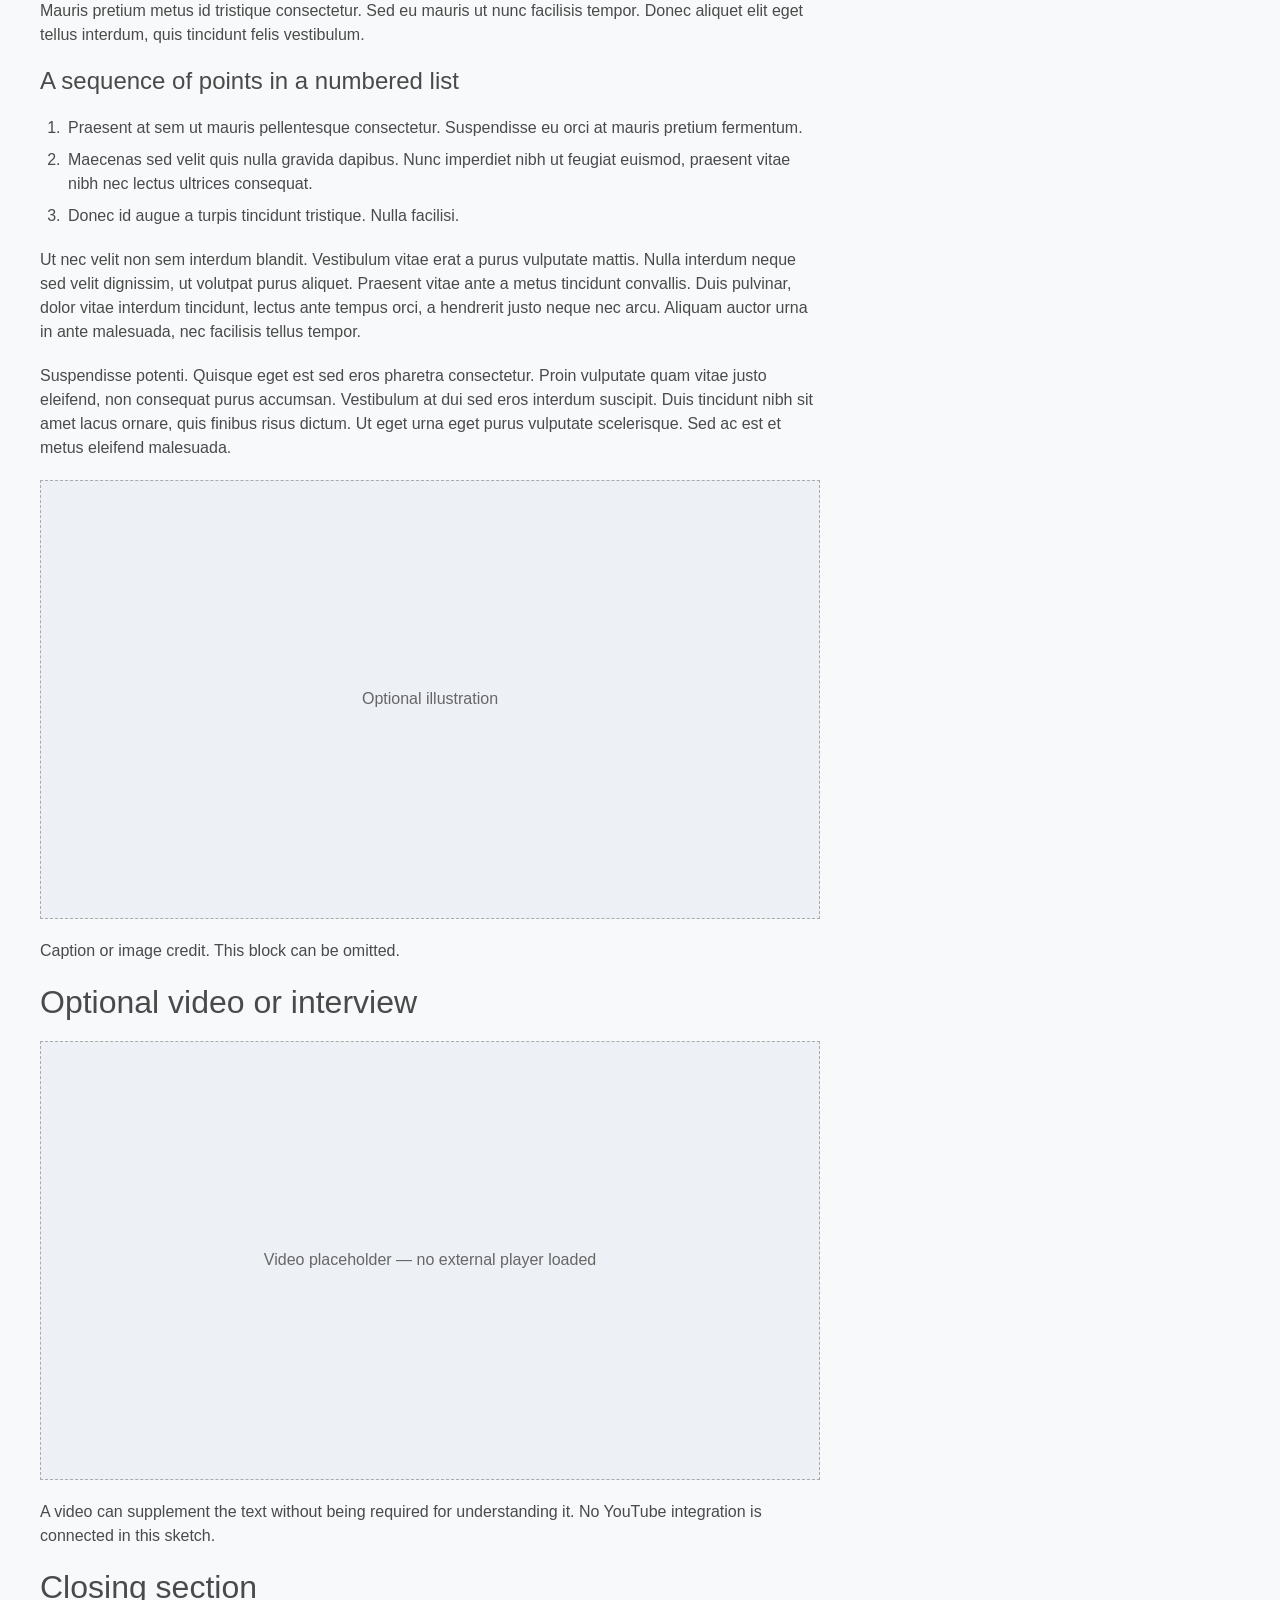
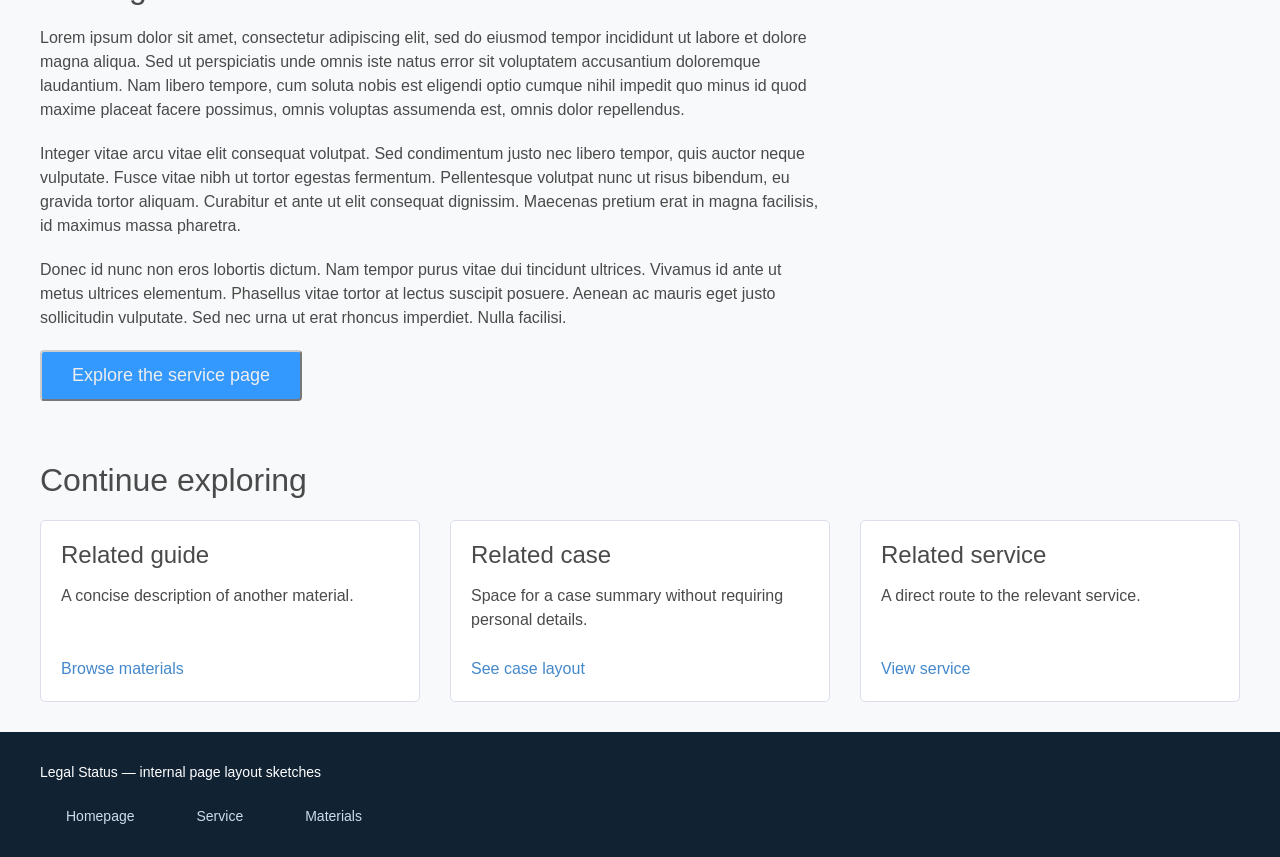
==== commit 648a5b12: "Expand article sketch with long-form placeholder text" ====
--- a/article.html
+++ b/article.html
@@ -25,11 +25,57 @@
     <div class="page-section page-grid">
       <article class="page-prose">
         <div class="page-panel page-prose"><h2>In brief</h2><p>A short summary or key points. For a case study this could instead describe the situation, the work undertaken and the result.</p></div>
-        <section class="page-prose page-anchor" id="background"><h2>Background</h2><p>This paragraph tests the reading column. It should remain distinct from navigation and supporting information, while using the full available width on a smartphone.</p><p>A second paragraph checks the rhythm of long-form content. The layout does not depend on an illustration or on a fixed number of paragraphs.</p></section>
-        <section class="page-prose page-anchor" id="details"><h2>Details and explanation</h2><h3>A subsection within the article</h3><p>Placeholder for the detailed material. The same text layout can support an interview, guide, news story or case description.</p><blockquote>A quotation or highlighted passage with no assumed author or factual claim.</blockquote><ul><li>One point that supports the explanation.</li><li>A second, longer point that wraps naturally and remains easy to distinguish from the next item.</li><li>A concluding point.</li></ul></section>
+        <section class="page-prose page-anchor" id="background">
+          <h2>Background</h2>
+          <p>Lorem ipsum dolor sit amet, consectetur adipiscing elit, sed do eiusmod tempor incididunt ut labore et dolore magna aliqua. Ut enim ad minim veniam, quis nostrud exercitation ullamco laboris nisi ut aliquip ex ea commodo consequat. Duis aute irure dolor in reprehenderit in voluptate velit esse cillum dolore eu fugiat nulla pariatur. Excepteur sint occaecat cupidatat non proident, sunt in culpa qui officia deserunt mollit anim id est laborum.</p>
+          <p>Sed ut perspiciatis unde omnis iste natus error sit voluptatem accusantium doloremque laudantium, totam rem aperiam, eaque ipsa quae ab illo inventore veritatis et quasi architecto beatae vitae dicta sunt explicabo. Nemo enim ipsam voluptatem quia voluptas sit aspernatur aut odit aut fugit, sed quia consequuntur magni dolores eos qui ratione voluptatem sequi nesciunt.</p>
+          <p>Neque porro quisquam est, qui dolorem ipsum quia dolor sit amet, consectetur, adipisci velit, sed quia non numquam eius modi tempora incidunt ut labore et dolore magnam aliquam quaerat voluptatem. Ut enim ad minima veniam, quis nostrum exercitationem ullam corporis suscipit laboriosam, nisi ut aliquid ex ea commodi consequatur?</p>
+          <p>Quis autem vel eum iure reprehenderit qui in ea voluptate velit esse quam nihil molestiae consequatur, vel illum qui dolorem eum fugiat quo voluptas nulla pariatur?</p>
+          <h3>A longer subsection heading within the opening part of the article</h3>
+          <p>At vero eos et accusamus et iusto odio dignissimos ducimus qui blanditiis praesentium voluptatum deleniti atque corrupti quos dolores et quas molestias excepturi sint occaecati cupiditate non provident, similique sunt in culpa qui officia deserunt mollitia animi, id est laborum et dolorum fuga. Et harum quidem rerum facilis est et expedita distinctio.</p>
+          <p>Nam libero tempore, cum soluta nobis est eligendi optio cumque nihil impedit quo minus id quod maxime placeat facere possimus, omnis voluptas assumenda est, omnis dolor repellendus. Temporibus autem quibusdam et aut officiis debitis aut rerum necessitatibus saepe eveniet ut et voluptates repudiandae sint et molestiae non recusandae.</p>
+          <p>Itaque earum rerum hic tenetur a sapiente delectus, ut aut reiciendis voluptatibus maiores alias consequatur aut perferendis doloribus asperiores repellat. Lorem ipsum dolor sit amet, consectetur adipiscing elit. Integer vel lectus eu ipsum efficitur consequat. Donec posuere, massa vitae luctus faucibus, lectus purus dignissim urna, vitae ullamcorper metus neque at erat.</p>
+          <p>Praesent malesuada ante quis quam interdum, vel ullamcorper lacus sollicitudin. Morbi consequat urna sit amet mauris hendrerit, quis dignissim magna suscipit. Suspendisse potenti. Nulla facilisi. Aliquam erat volutpat. Pellentesque habitant morbi tristique senectus et netus et malesuada fames ac turpis egestas. Vivamus luctus, arcu non aliquet blandit, sem lectus volutpat lorem, ac malesuada metus felis vitae risus.</p>
+          <p>Donec euismod velit quis libero scelerisque, a mattis erat dapibus. Curabitur sit amet lectus eget purus consequat tristique. Ut id justo in turpis fringilla posuere. Quisque pellentesque massa vitae purus tincidunt, vitae feugiat lectus varius. Proin quis turpis nec metus pellentesque tincidunt. In sed quam quis lacus consequat molestie vel vitae urna.</p>
+          <p>Vestibulum ante ipsum primis in faucibus orci luctus et ultrices posuere cubilia curae; sed vestibulum neque ac mauris volutpat, vitae imperdiet nisi viverra. Cras vitae tellus non neque convallis hendrerit. Mauris in risus ac nibh malesuada laoreet. Integer tincidunt urna at ante efficitur, et rhoncus ipsum egestas. Fusce aliquet lorem eget risus laoreet, in molestie nulla tincidunt.</p>
+        </section>
+        <section class="page-prose page-anchor" id="details">
+          <h2>Details and explanation</h2>
+          <h3>A subsection within the article</h3>
+          <p>Lorem ipsum dolor sit amet, consectetur adipiscing elit. Maecenas id risus non ante viverra luctus. Praesent eget dui a lectus tincidunt tincidunt. Aliquam consectetur, mauris sed faucibus egestas, ipsum nunc tincidunt velit, quis ultrices ex urna nec sapien. Donec hendrerit ante at lacus posuere, a dictum felis elementum. Nam volutpat lacus vitae nunc consequat, non tincidunt justo ultricies.</p>
+          <p>Phasellus ac odio non risus elementum tincidunt. Etiam vitae nisi a nunc lobortis interdum. Donec at augue vitae sapien dictum pellentesque. Mauris sagittis nibh id leo placerat, in tristique dolor pretium. Aenean aliquam arcu vitae purus lacinia, ut dignissim ipsum blandit. Nullam ut orci sed ante faucibus consequat. Aenean eu ipsum sit amet quam molestie imperdiet.</p>
+          <blockquote>Sed ut perspiciatis unde omnis iste natus error sit voluptatem accusantium doloremque laudantium. Nemo enim ipsam voluptatem quia voluptas sit aspernatur aut odit aut fugit, sed quia consequuntur magni dolores eos qui ratione voluptatem sequi nesciunt.</blockquote>
+          <p>Vivamus tincidunt elit at eros viverra, vitae sollicitudin nisi aliquam. Nunc vestibulum augue id dui facilisis, ut ornare lacus luctus. Etiam sollicitudin neque vitae est mattis, non placerat sapien scelerisque. Pellentesque consequat velit sit amet ante cursus, vitae tristique turpis fringilla. Duis vel lectus et purus dictum pulvinar. Praesent volutpat nulla non risus euismod elementum.</p>
+          <ul>
+            <li>Lorem ipsum dolor sit amet, consectetur adipiscing elit.</li>
+            <li>Sed do eiusmod tempor incididunt ut labore et dolore magna aliqua, ut enim ad minim veniam, quis nostrud exercitation ullamco laboris nisi ut aliquip ex ea commodo consequat.</li>
+            <li>Duis aute irure dolor in reprehenderit in voluptate velit esse cillum dolore eu fugiat nulla pariatur.</li>
+            <li>Excepteur sint occaecat cupidatat non proident.</li>
+          </ul>
+          <p>Integer posuere risus vel magna congue, sit amet pretium metus tempus. Aenean in massa at tellus porta imperdiet. Nam id erat vel massa egestas accumsan. Vestibulum eget arcu sodales, molestie metus eget, tincidunt ligula. Nulla convallis est ac tortor suscipit, id malesuada arcu efficitur. Proin eget neque nec nibh pretium fermentum. Curabitur dignissim lectus vel libero tincidunt faucibus.</p>
+          <h3>Another section with several longer paragraphs</h3>
+          <p>Curabitur quis libero sed orci tempor tincidunt. Suspendisse ac nibh nec turpis eleifend fringilla. Mauris egestas, enim in ullamcorper volutpat, est lectus egestas eros, eget viverra metus sem vitae augue. Duis ultrices purus sit amet neque pretium, id sagittis erat scelerisque. Quisque molestie metus at dolor interdum fermentum. Nunc vitae urna id justo lobortis volutpat. Donec sodales lectus vel purus pellentesque, non interdum mauris feugiat.</p>
+          <p>Aliquam erat volutpat. Etiam efficitur tortor et nisl faucibus, sed maximus nibh tempor. Donec vitae lacus ut risus auctor interdum. Ut cursus orci id arcu condimentum, eget pretium ante sodales. Pellentesque vulputate est at eros tempor malesuada. Integer suscipit erat quis nibh tincidunt aliquet. In aliquam, velit quis pretium volutpat, enim justo porta augue, eget congue metus turpis ac magna.</p>
+          <p>Morbi interdum magna quis ante ornare, non cursus neque porttitor. Nam sollicitudin turpis nec orci pharetra, nec scelerisque massa gravida. Suspendisse euismod metus ut dolor maximus, sit amet egestas magna hendrerit. Duis aliquam ex sit amet blandit viverra. Nulla id leo at augue fringilla dictum. Maecenas consectetur augue ut nibh euismod commodo. Fusce ac orci vel metus eleifend luctus.</p>
+          <p>Fusce volutpat orci quis sapien pretium, at tincidunt mauris aliquam. Nulla sit amet quam ut mauris gravida dictum. Sed tincidunt justo quis purus viverra consequat. Curabitur vitae velit sed mauris dignissim suscipit. Mauris pretium metus id tristique consectetur. Sed eu mauris ut nunc facilisis tempor. Donec aliquet elit eget tellus interdum, quis tincidunt felis vestibulum.</p>
+          <h3>A sequence of points in a numbered list</h3>
+          <ol>
+            <li>Praesent at sem ut mauris pellentesque consectetur. Suspendisse eu orci at mauris pretium fermentum.</li>
+            <li>Maecenas sed velit quis nulla gravida dapibus. Nunc imperdiet nibh ut feugiat euismod, praesent vitae nibh nec lectus ultrices consequat.</li>
+            <li>Donec id augue a turpis tincidunt tristique. Nulla facilisi.</li>
+          </ol>
+          <p>Ut nec velit non sem interdum blandit. Vestibulum vitae erat a purus vulputate mattis. Nulla interdum neque sed velit dignissim, ut volutpat purus aliquet. Praesent vitae ante a metus tincidunt convallis. Duis pulvinar, dolor vitae interdum tincidunt, lectus ante tempus orci, a hendrerit justo neque nec arcu. Aliquam auctor urna in ante malesuada, nec facilisis tellus tempor.</p>
+          <p>Suspendisse potenti. Quisque eget est sed eros pharetra consectetur. Proin vulputate quam vitae justo eleifend, non consequat purus accumsan. Vestibulum at dui sed eros interdum suscipit. Duis tincidunt nibh sit amet lacus ornare, quis finibus risus dictum. Ut eget urna eget purus vulputate scelerisque. Sed ac est et metus eleifend malesuada.</p>
+        </section>
         <figure class="page-prose"><div class="page-placeholder" role="img" aria-label="Illustration placeholder">Optional illustration</div><figcaption>Caption or image credit. This block can be omitted.</figcaption></figure>
         <section class="page-prose page-anchor" id="video"><h2>Optional video or interview</h2><div class="page-placeholder">Video placeholder — no external player loaded</div><p>A video can supplement the text without being required for understanding it. No YouTube integration is connected in this sketch.</p></section>
-        <section class="page-prose page-anchor" id="conclusion"><h2>Closing section</h2><p>Placeholder for the concluding text, references or a link to a relevant service.</p><a class="btn" href="internal.html">Explore the service page</a></section>
+        <section class="page-prose page-anchor" id="conclusion">
+          <h2>Closing section</h2>
+          <p>Lorem ipsum dolor sit amet, consectetur adipiscing elit, sed do eiusmod tempor incididunt ut labore et dolore magna aliqua. Sed ut perspiciatis unde omnis iste natus error sit voluptatem accusantium doloremque laudantium. Nam libero tempore, cum soluta nobis est eligendi optio cumque nihil impedit quo minus id quod maxime placeat facere possimus, omnis voluptas assumenda est, omnis dolor repellendus.</p>
+          <p>Integer vitae arcu vitae elit consequat volutpat. Sed condimentum justo nec libero tempor, quis auctor neque vulputate. Fusce vitae nibh ut tortor egestas fermentum. Pellentesque volutpat nunc ut risus bibendum, eu gravida tortor aliquam. Curabitur et ante ut elit consequat dignissim. Maecenas pretium erat in magna facilisis, id maximus massa pharetra.</p>
+          <p>Donec id nunc non eros lobortis dictum. Nam tempor purus vitae dui tincidunt ultrices. Vivamus id ante ut metus ultrices elementum. Phasellus vitae tortor at lectus suscipit posuere. Aenean ac mauris eget justo sollicitudin vulputate. Sed nec urna ut erat rhoncus imperdiet. Nulla facilisi.</p>
+          <a class="btn" href="internal.html">Explore the service page</a>
+        </section>
       </article>
       <aside class="page-stack">
         <nav class="page-panel page-toc page-stack" aria-label="Article contents"><h3>On this page</h3><div><a href="#background">Background</a><a href="#details">Details and explanation</a><a href="#video">Video or interview</a><a href="#conclusion">Closing section</a></div></nav>
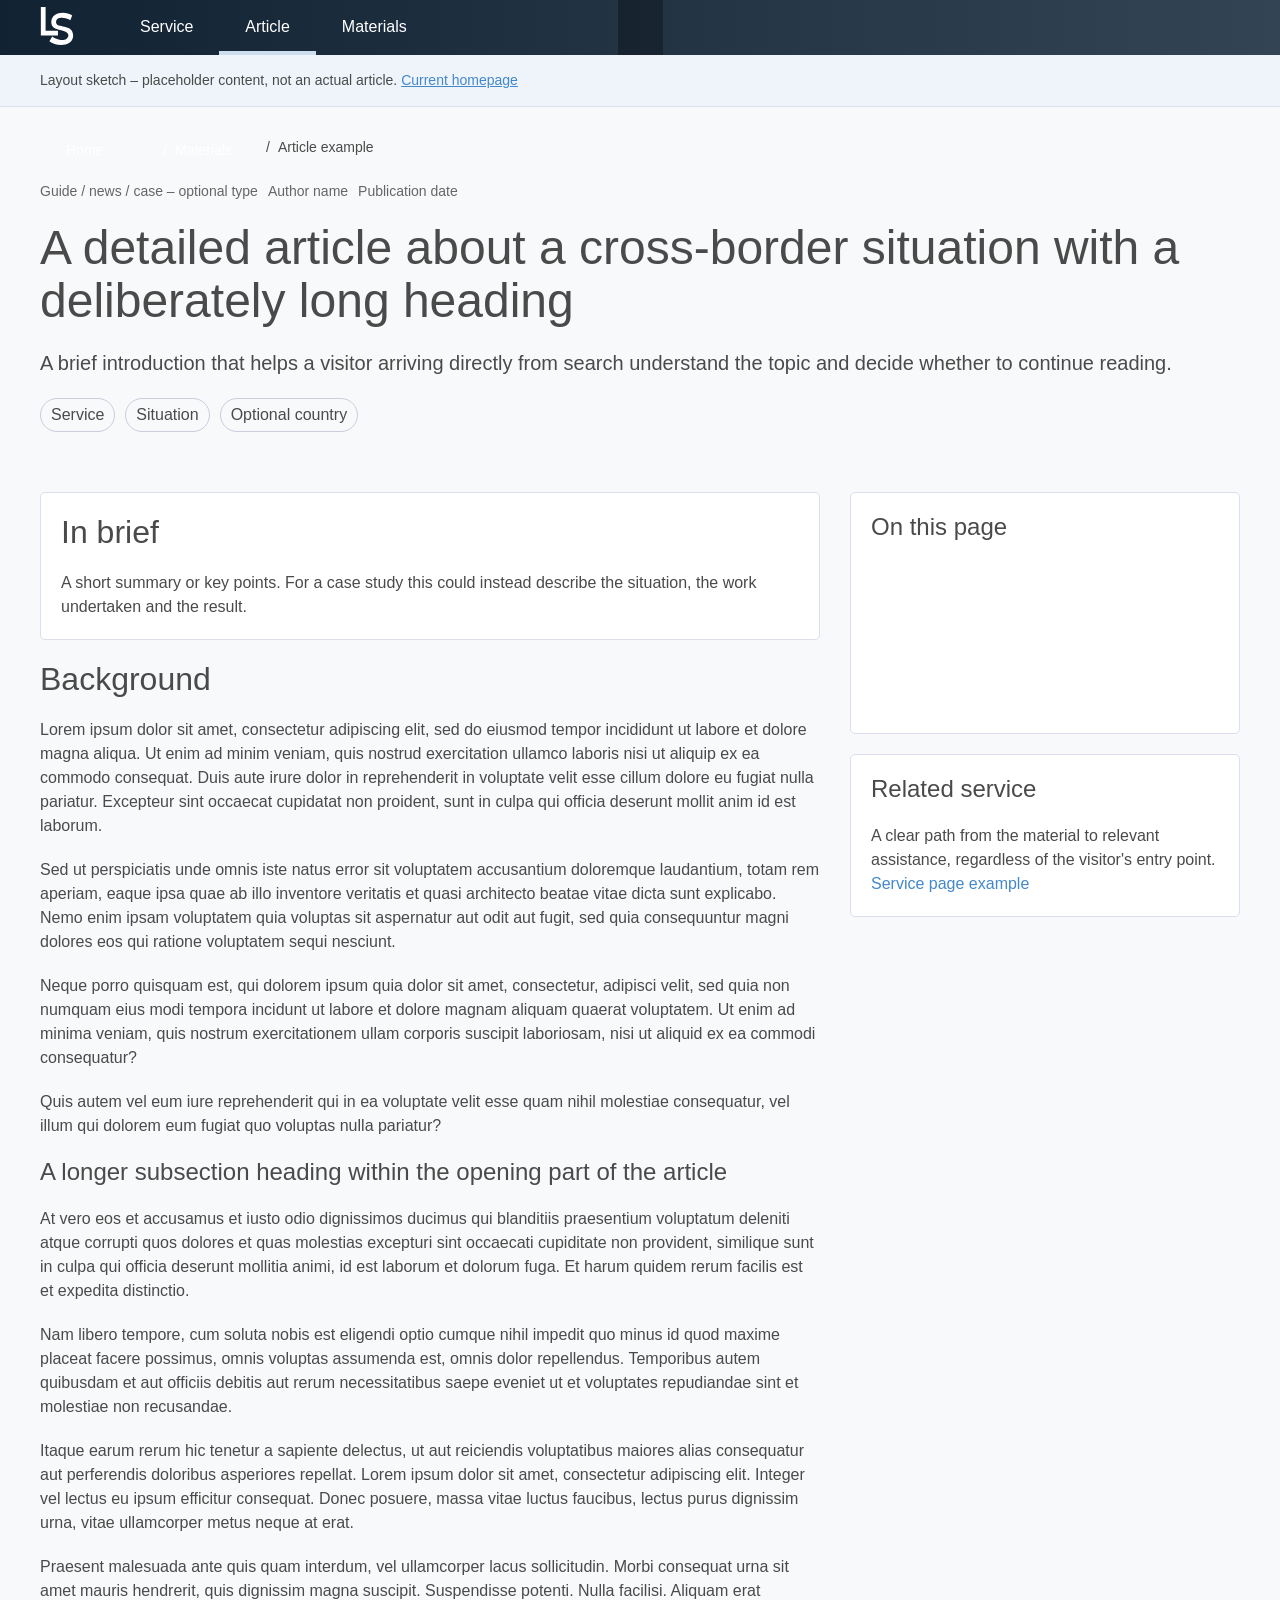
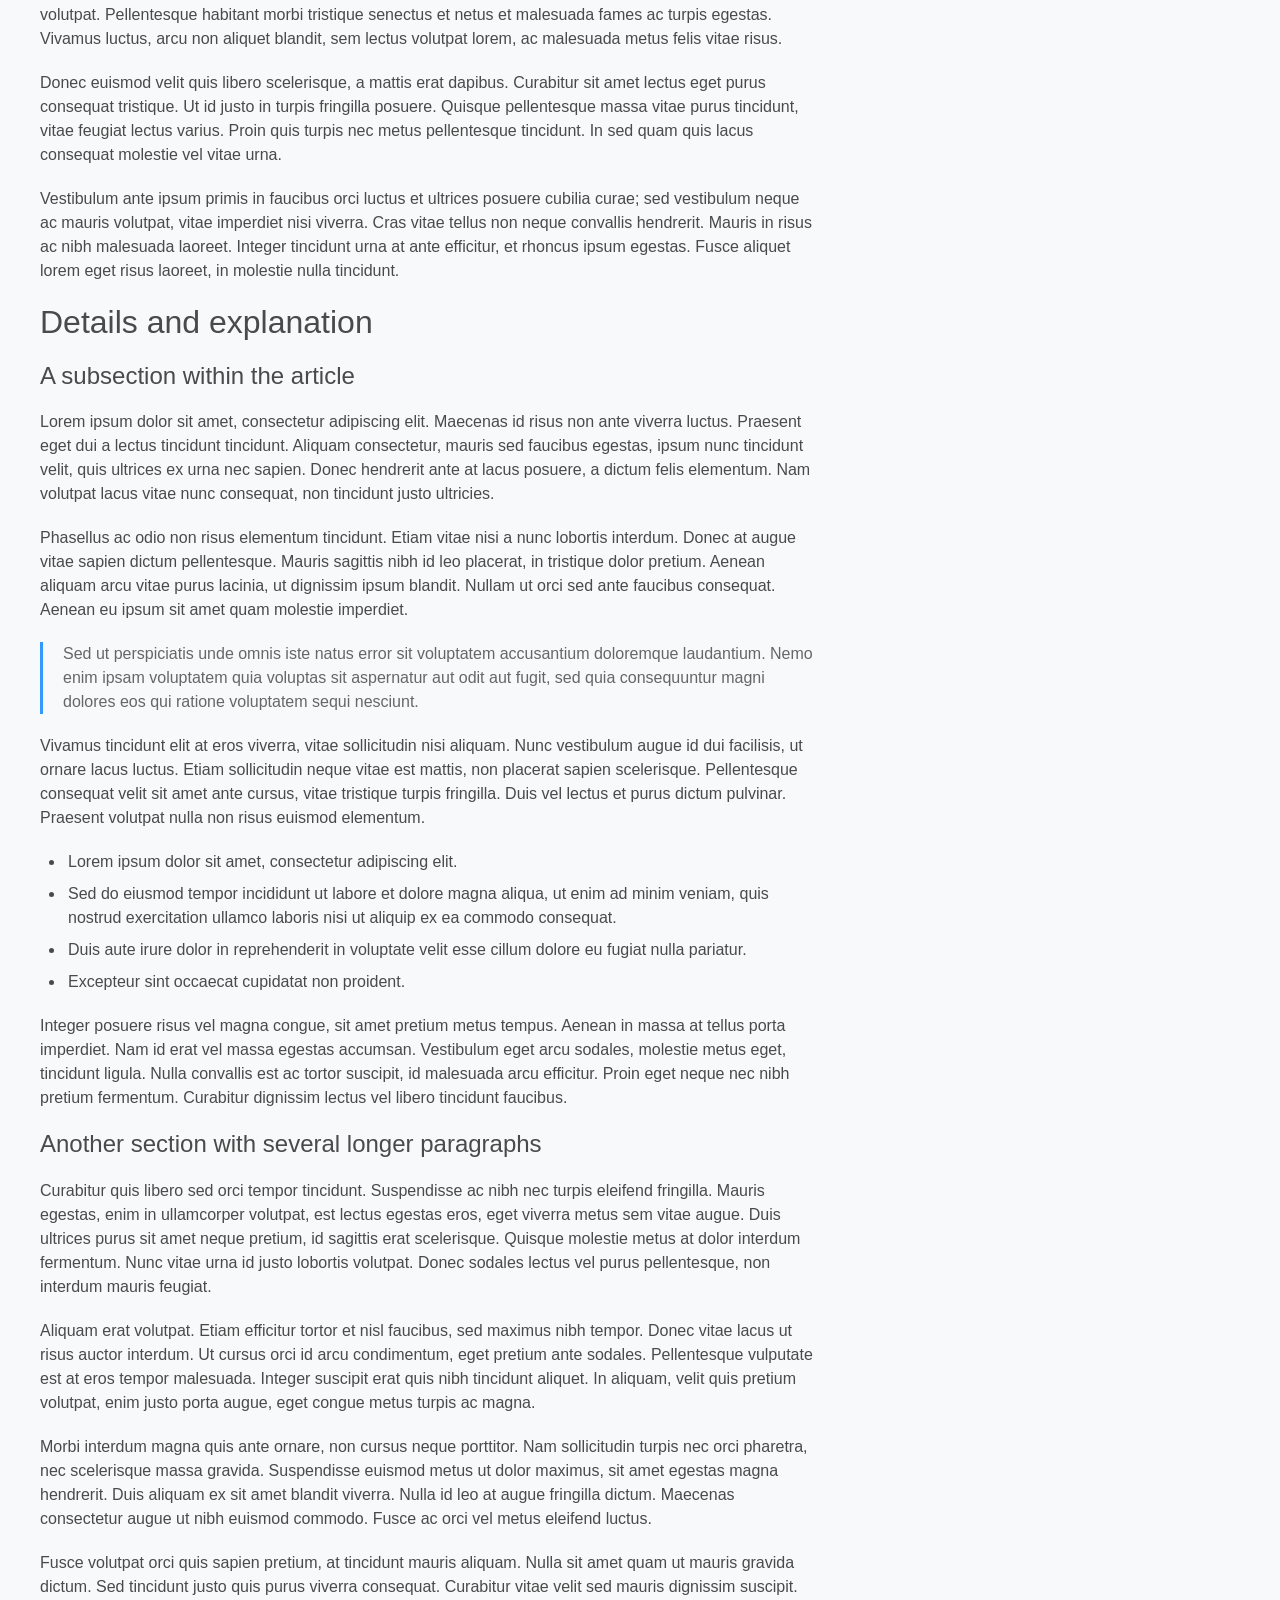
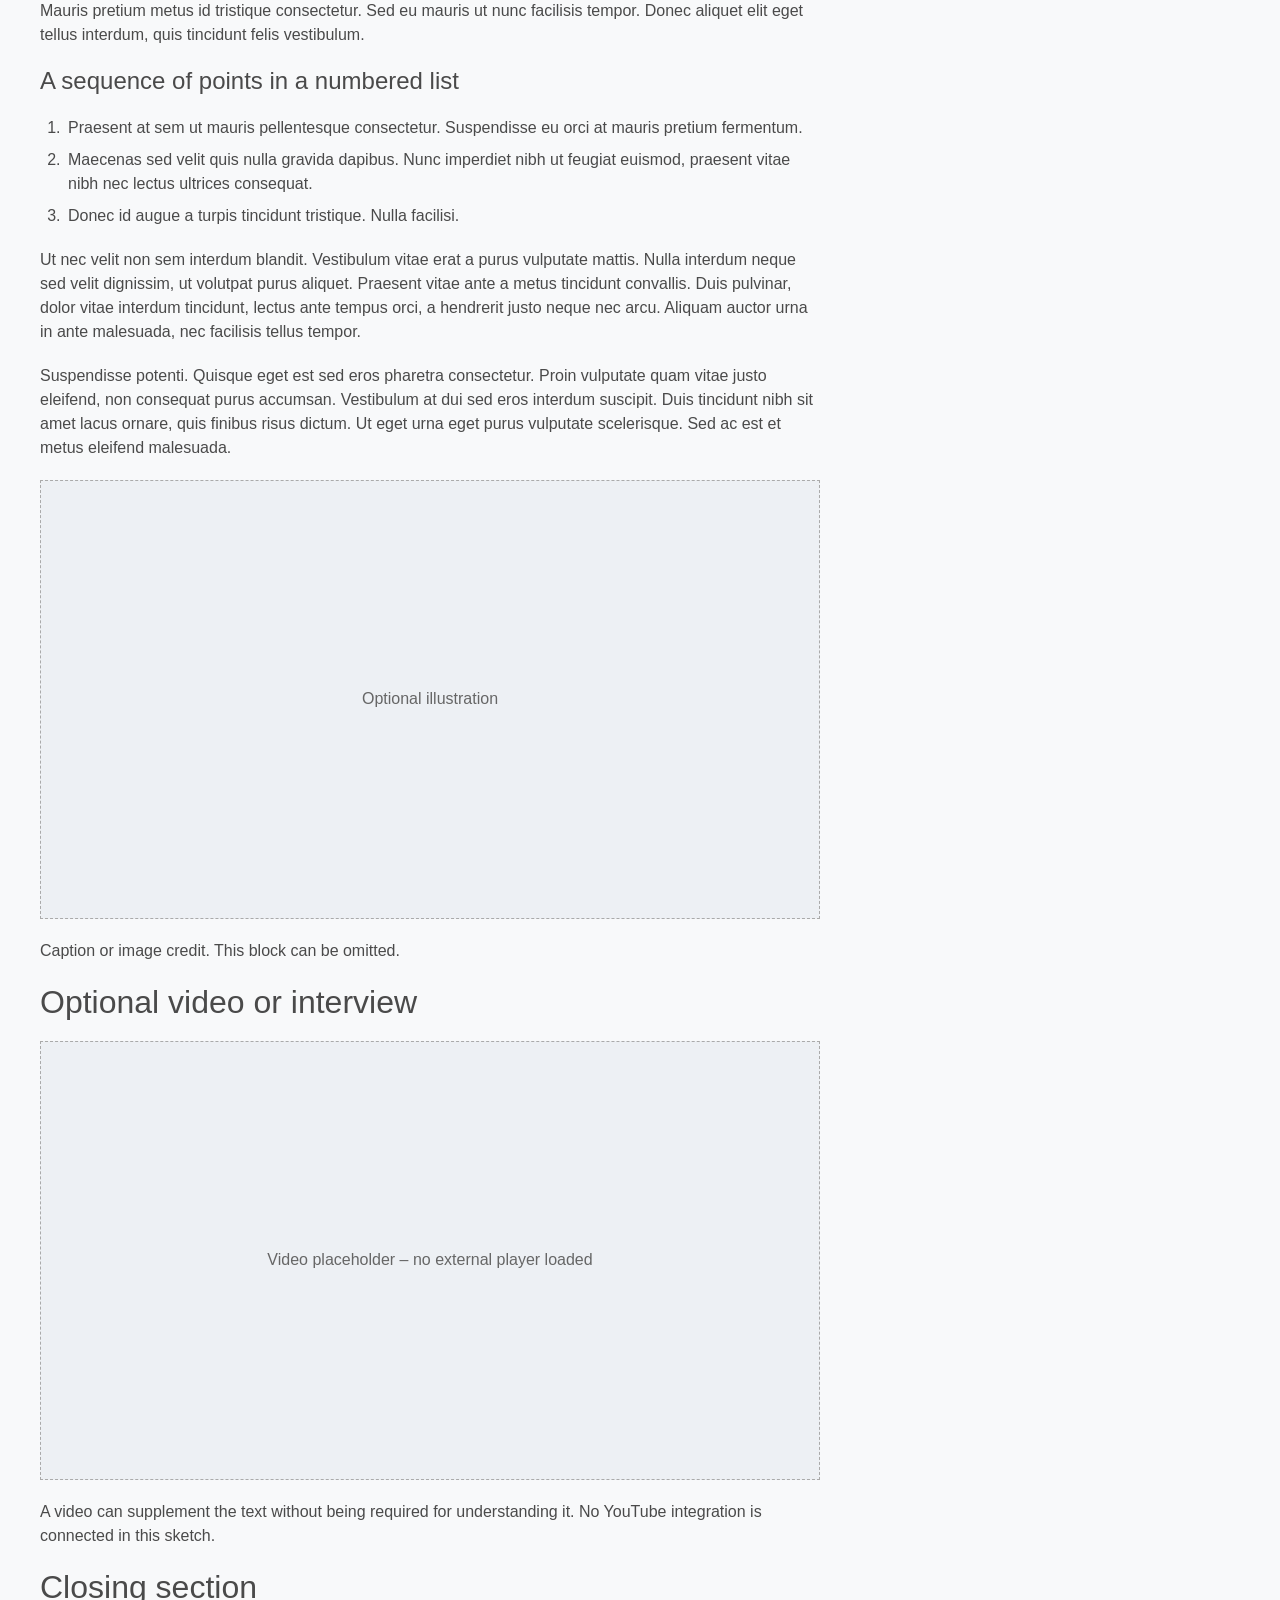
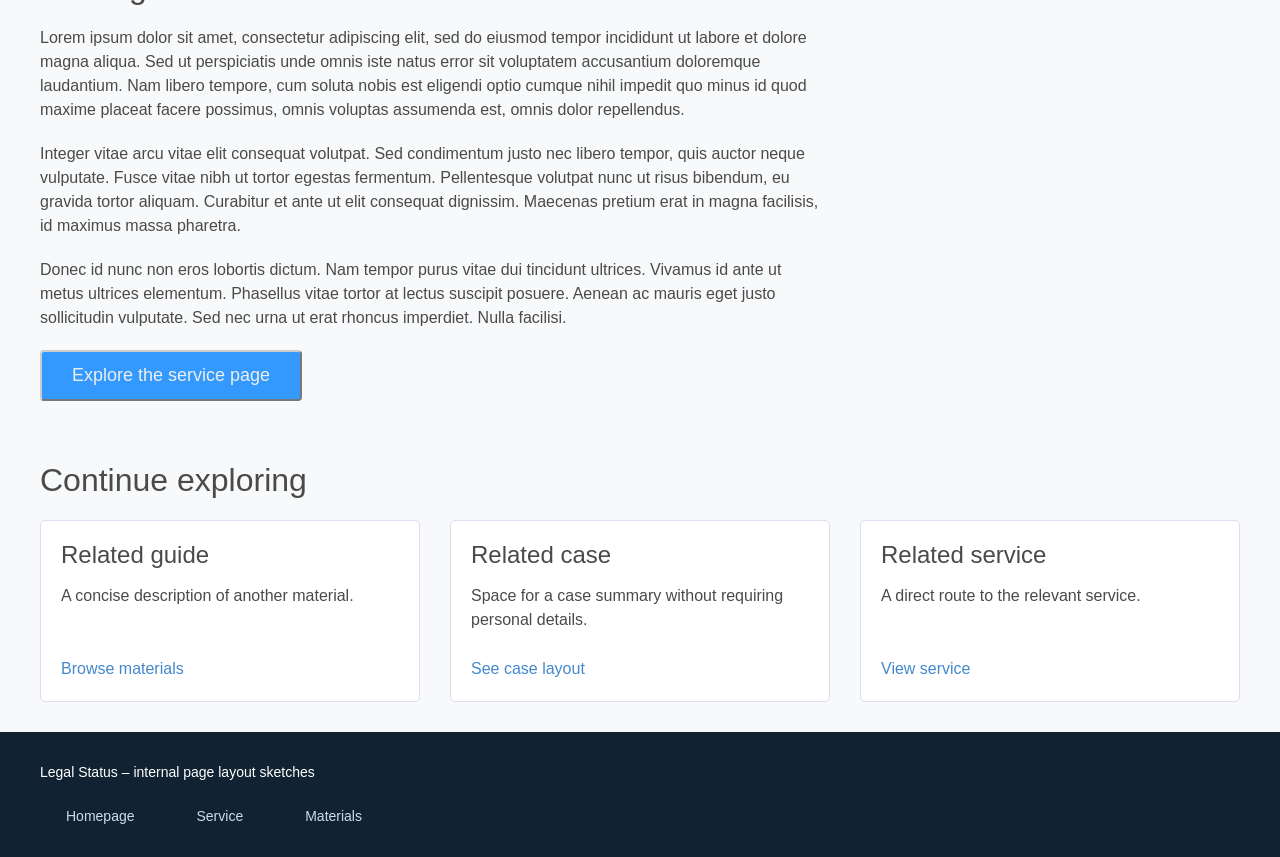
==== commit 90f448cb: "Sync to plyn-standard v0.15.7, plyn-tools v0.15.9" ====
--- a/article.html
+++ b/article.html
@@ -4,7 +4,7 @@
   <meta charset="utf-8">
   <meta name="viewport" content="width=device-width, initial-scale=1">
   <meta name="robots" content="noindex">
-  <title>Article page — layout sketch</title>
+  <title>Article page – layout sketch</title>
   <link rel="stylesheet" href="assets/css/core.css?v=aligned-lists-1">
   <link rel="stylesheet" href="assets/css/bit.css?v=compact-lists-20">
   <link rel="stylesheet" href="assets/css/mob.css?v=mobile-buttons-40" media="(max-width: 800px)">
@@ -13,11 +13,11 @@
 </head>
 <body>
   <header class="header"><nav aria-label="Layout examples"><input type="checkbox" id="m-menu"><label class="hamb" for="m-menu" aria-label="Toggle navigation"></label><ul class="menu"><li><a class="logo" href="index.html"><img src="assets/svg/LS.svg" alt="Legal Status home"></a></li><li><a href="internal.html">Service</a></li><li class="active"><a href="article.html" aria-current="page">Article</a></li><li><a href="materials.html">Materials</a></li></ul></nav></header>
-  <div class="draft-note">Layout sketch — placeholder content, not an actual article. <a href="index.html">Current homepage</a></div>
+  <div class="draft-note">Layout sketch – placeholder content, not an actual article. <a href="index.html">Current homepage</a></div>
   <main class="page">
     <header class="page-section page-stack">
       <nav class="page-crumbs" aria-label="Breadcrumb"><a href="index.html">Home</a><a href="materials.html">Materials</a><span aria-current="page">Article example</span></nav>
-      <div class="page-meta"><span>Guide / news / case — optional type</span><span>Author name</span><span>Publication date</span></div>
+      <div class="page-meta"><span>Guide / news / case – optional type</span><span>Author name</span><span>Publication date</span></div>
       <h1>A detailed article about a cross-border situation with a deliberately long heading</h1>
       <p class="page-lead">A brief introduction that helps a visitor arriving directly from search understand the topic and decide whether to continue reading.</p>
       <div class="page-tags" aria-label="Example topic labels"><span>Service</span><span>Situation</span><span>Optional country</span></div>
@@ -68,7 +68,7 @@
           <p>Suspendisse potenti. Quisque eget est sed eros pharetra consectetur. Proin vulputate quam vitae justo eleifend, non consequat purus accumsan. Vestibulum at dui sed eros interdum suscipit. Duis tincidunt nibh sit amet lacus ornare, quis finibus risus dictum. Ut eget urna eget purus vulputate scelerisque. Sed ac est et metus eleifend malesuada.</p>
         </section>
         <figure class="page-prose"><div class="page-placeholder" role="img" aria-label="Illustration placeholder">Optional illustration</div><figcaption>Caption or image credit. This block can be omitted.</figcaption></figure>
-        <section class="page-prose page-anchor" id="video"><h2>Optional video or interview</h2><div class="page-placeholder">Video placeholder — no external player loaded</div><p>A video can supplement the text without being required for understanding it. No YouTube integration is connected in this sketch.</p></section>
+        <section class="page-prose page-anchor" id="video"><h2>Optional video or interview</h2><div class="page-placeholder">Video placeholder – no external player loaded</div><p>A video can supplement the text without being required for understanding it. No YouTube integration is connected in this sketch.</p></section>
         <section class="page-prose page-anchor" id="conclusion">
           <h2>Closing section</h2>
           <p>Lorem ipsum dolor sit amet, consectetur adipiscing elit, sed do eiusmod tempor incididunt ut labore et dolore magna aliqua. Sed ut perspiciatis unde omnis iste natus error sit voluptatem accusantium doloremque laudantium. Nam libero tempore, cum soluta nobis est eligendi optio cumque nihil impedit quo minus id quod maxime placeat facere possimus, omnis voluptas assumenda est, omnis dolor repellendus.</p>
@@ -84,7 +84,7 @@
     </div>
     <section class="page-section page-stack"><h2>Continue exploring</h2><div class="page-cards"><article class="page-card"><h3>Related guide</h3><p>A concise description of another material.</p><a href="materials.html">Browse materials</a></article><article class="page-card"><h3>Related case</h3><p>Space for a case summary without requiring personal details.</p><a href="materials.html#cases">See case layout</a></article><article class="page-card"><h3>Related service</h3><p>A direct route to the relevant service.</p><a href="internal.html">View service</a></article></div></section>
   </main>
-  <footer class="draft-footer page-stack"><p>Legal Status — internal page layout sketches</p><nav class="page-tags" aria-label="Other layouts"><a href="index.html">Homepage</a><a href="internal.html">Service</a><a href="materials.html">Materials</a></nav></footer>
+  <footer class="draft-footer page-stack"><p>Legal Status – internal page layout sketches</p><nav class="page-tags" aria-label="Other layouts"><a href="index.html">Homepage</a><a href="internal.html">Service</a><a href="materials.html">Materials</a></nav></footer>
   <script src="assets/js/scroll.js" defer></script>
 </body>
 </html>
